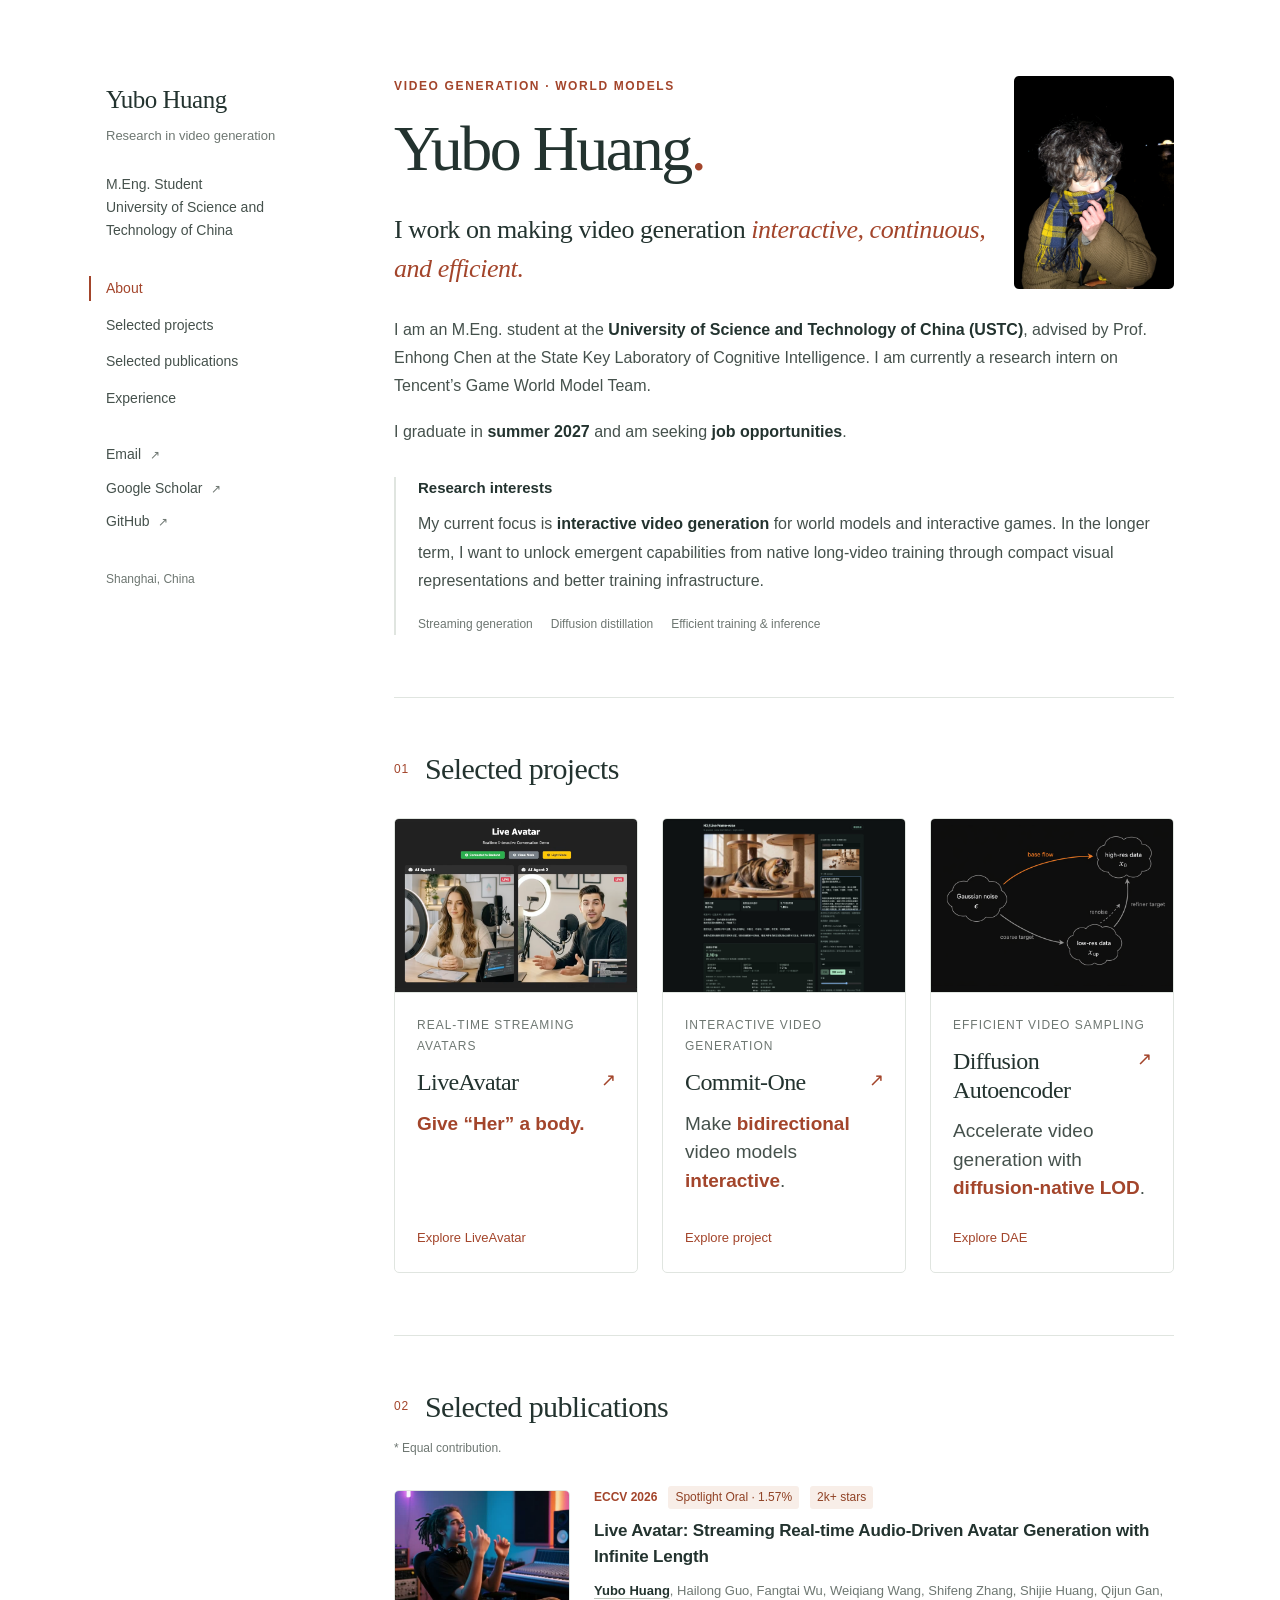
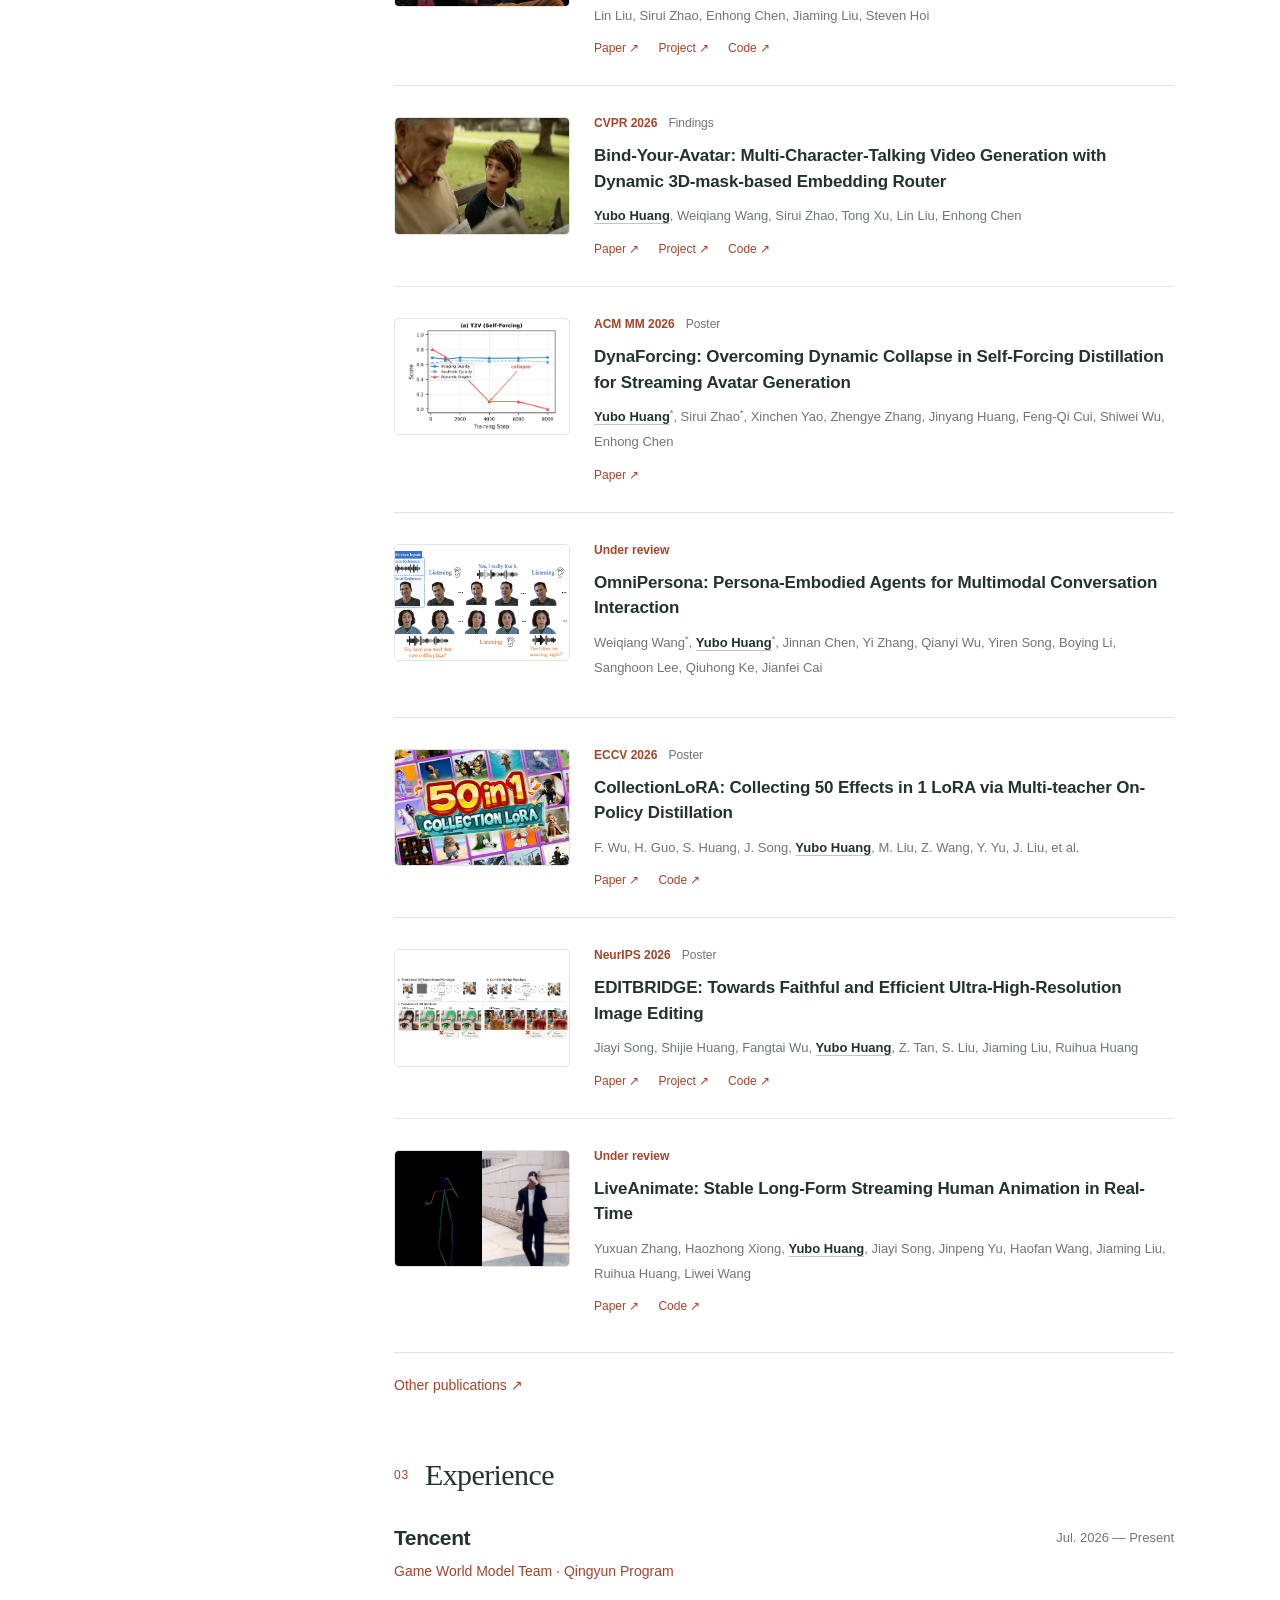
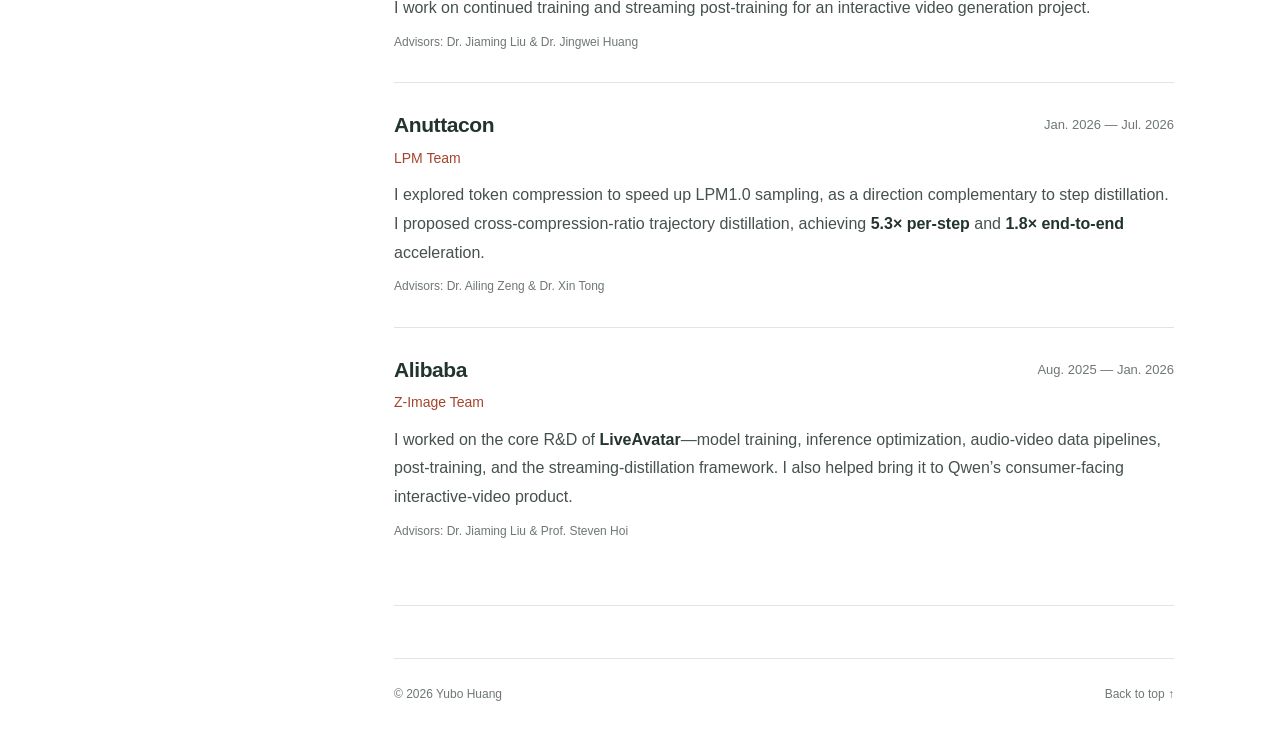
==== index.html @ 98032fba "Publish homepage (ce144f1)" ====
<!doctype html>
<html lang="en">
<head>
  <meta charset="utf-8">
  <meta name="viewport" content="width=device-width, initial-scale=1">
  <meta name="color-scheme" content="light">
  <title>Yubo Huang — Video Generation Research</title>
  <meta name="description" content="Yubo Huang is an M.Eng. student at USTC working on interactive video generation, streaming world models, and efficient diffusion models.">
  <meta property="og:title" content="Yubo Huang — Video Generation Research">
  <meta property="og:description" content="Research in interactive video generation, streaming world models, and efficient diffusion models.">
  <meta property="og:type" content="website">
  <link rel="icon" type="image/svg+xml" href="data:image/svg+xml,%3Csvg xmlns='http://www.w3.org/2000/svg' viewBox='0 0 32 32'%3E%3Crect width='32' height='32' rx='7' fill='%2323332f'/%3E%3Ctext x='16' y='22' text-anchor='middle' fill='white' font-family='Georgia,serif' font-size='21'%3Ey%3C/text%3E%3C/svg%3E">
  <link rel="stylesheet" href="styles.css">
  <script defer src="site-config.js"></script>
  <script defer src="app.js"></script>
</head>
<body>
<a class="skip-link" href="#about">Skip to content</a>
<div class="page-shell">
  <aside class="sidebar">
    <a class="identity" href="#about" aria-label="Yubo Huang, back to introduction">Yubo Huang<span>Research in video generation</span></a>
    <div class="affiliation">M.Eng. Student<br>University of Science and<br class="desktop-only"> Technology of China</div>
    <nav aria-label="On this page"><a href="#about" aria-current="location">About</a><a href="#projects">Selected projects</a><a href="#publications">Selected publications</a><a href="#experience">Experience</a></nav>
    <div class="sidebar-links"><a href="mailto:snake1124@mail.ustc.edu.cn">Email <span aria-hidden="true">↗</span></a><a href="https://scholar.google.com/citations?user=ztgF87EAAAAJ" target="_blank" rel="noopener noreferrer">Google Scholar <span aria-hidden="true">↗</span></a><a href="https://github.com/Yubo-Shankui" target="_blank" rel="noopener noreferrer">GitHub <span aria-hidden="true">↗</span></a></div>
    <p class="sidebar-note">Shanghai, China</p>
  </aside>
  <main>
    <section id="about" class="about" aria-labelledby="about-title">
      <div class="about-hero">
      <p class="eyebrow">VIDEO GENERATION · WORLD MODELS</p>
      <h1 id="about-title">Yubo Huang<span class="name-period">.</span></h1>
      <p class="intro">I work on making video generation<br class="desktop-only"> <em>interactive, continuous, and efficient.</em></p>
        <img class="portrait" src="assets/yubo-huang.jpg" alt="Yubo Huang" width="1920" height="2560">
      </div>
      <p>I am an M.Eng. student at the <strong>University of Science and Technology of China (USTC)</strong>, advised by Prof. <a href="https://staff.ustc.edu.cn/~cheneh/" target="_blank" rel="noopener noreferrer">Enhong Chen</a> at the State Key Laboratory of Cognitive Intelligence. I am currently a research intern on Tencent’s Game World Model Team.</p>
      <p>I graduate in <strong>summer 2027</strong> and am seeking <strong>job opportunities</strong>.</p>
      <div class="research-interests"><h2>Research interests</h2><p>My current focus is <strong>interactive video generation</strong> for world models and interactive games. In the longer term, I want to unlock emergent capabilities from native long-video training through compact visual representations and better training infrastructure.</p><div class="research-topics"><span>Streaming generation</span><span>Diffusion distillation</span><span>Efficient training &amp; inference</span></div></div>
    </section>
    <section id="projects" aria-labelledby="projects-title">
      <div class="section-heading"><span class="section-number">01</span><h2 id="projects-title">Selected projects</h2></div>
      <div class="projects-grid">
        <a class="project" href="https://liveavatar.github.io/" target="_blank" rel="noopener noreferrer"><div class="project-image liveavatar-cover"><img src="assets/liveavatar-project.png" alt="LiveAvatar real-time interactive conversation demo with two AI agents" width="1710" height="1176" loading="lazy"></div><div class="project-body"><p class="project-category">REAL-TIME STREAMING AVATARS</p><h3>LiveAvatar <span aria-hidden="true">↗</span></h3><p><strong>Give “Her” a body.</strong></p><span class="project-link">Explore LiveAvatar</span></div></a>
        <a class="project" href="https://yubo-shankui.github.io/commit_one/" target="_blank" rel="noopener noreferrer"><div class="project-image"><img src="assets/commit-one.jpg" alt="Recorded interactive video generation demo from Commit-One" width="1600" height="900" loading="lazy"></div><div class="project-body"><p class="project-category">INTERACTIVE VIDEO GENERATION</p><h3>Commit-One <span aria-hidden="true">↗</span></h3><p>Make <strong>bidirectional</strong> video models <strong>interactive</strong>.</p><span class="project-link">Explore project</span></div></a>
        <a class="project" href="https://yubo-shankui.github.io/dae/" target="_blank" rel="noopener noreferrer"><div class="project-image dae-cover"><img src="assets/dae-cover.png" alt="Base flow from Gaussian noise to high-resolution data compared with a coarse-to-fine refinement route" width="1536" height="1024" loading="lazy"></div><div class="project-body"><p class="project-category">EFFICIENT VIDEO SAMPLING</p><h3>Diffusion Autoencoder <span aria-hidden="true">↗</span></h3><p>Accelerate video generation with <strong>diffusion-native LOD</strong>.</p><span class="project-link">Explore DAE</span></div></a>
      </div>
    </section>
    <section id="publications" aria-labelledby="publications-title">
      <div class="section-heading"><span class="section-number">02</span><h2 id="publications-title">Selected publications</h2></div>
      <p class="publication-note">* Equal contribution.</p>
      <div class="publications-list"><article class="publication">
  <a class="paper-cover " href="https://liveavatar.github.io/" target="_blank" rel="noopener noreferrer"><img src="assets/papers/liveavatar.jpg" alt="Generated talking avatar in a recording studio" width="600" height="400" loading="lazy"></a>
  <div class="publication-content"><div class="publication-meta"><span class="venue">ECCV 2026</span><span class="distinction">Spotlight Oral · 1.57%</span><a class="distinction" href="https://github.com/Alibaba-Quark/LiveAvatar" target="_blank" rel="noopener noreferrer">2k+ stars</a></div><h3>Live Avatar: Streaming Real-time Audio-Driven Avatar Generation with Infinite Length</h3><p class="authors"><strong>Yubo Huang</strong>, Hailong Guo, Fangtai Wu, Weiqiang Wang, Shifeng Zhang, Shijie Huang, Qijun Gan, Lin Liu, Sirui Zhao, Enhong Chen, Jiaming Liu, Steven Hoi</p><div class="paper-links"><a href="https://arxiv.org/abs/2512.04677" target="_blank" rel="noopener noreferrer">Paper<span aria-hidden="true"> ↗</span></a><a href="https://liveavatar.github.io/" target="_blank" rel="noopener noreferrer">Project<span aria-hidden="true"> ↗</span></a><a href="https://github.com/Alibaba-Quark/LiveAvatar" target="_blank" rel="noopener noreferrer">Code<span aria-hidden="true"> ↗</span></a></div></div>
</article>
<article class="publication">
  <a class="paper-cover " href="https://yubo-shankui.github.io/bind-your-avatar/" target="_blank" rel="noopener noreferrer"><img src="assets/papers/bind-your-avatar.jpg" alt="Two characters sharing a conversation in a generated video" width="600" height="400" loading="lazy"></a>
  <div class="publication-content"><div class="publication-meta"><span class="venue">CVPR 2026</span><span class="distinction">Findings</span></div><h3>Bind-Your-Avatar: Multi-Character-Talking Video Generation with Dynamic 3D-mask-based Embedding Router</h3><p class="authors"><strong>Yubo Huang</strong>, Weiqiang Wang, Sirui Zhao, Tong Xu, Lin Liu, Enhong Chen</p><div class="paper-links"><a href="https://arxiv.org/abs/2506.19833" target="_blank" rel="noopener noreferrer">Paper<span aria-hidden="true"> ↗</span></a><a href="https://yubo-shankui.github.io/bind-your-avatar/" target="_blank" rel="noopener noreferrer">Project<span aria-hidden="true"> ↗</span></a><a href="https://github.com/Yubo-Shankui/Bind-Your-Avatar-Implementation" target="_blank" rel="noopener noreferrer">Code<span aria-hidden="true"> ↗</span></a></div></div>
</article>
<article class="publication">
  <a class="paper-cover paper-cover-figure" href="https://arxiv.org/abs/2608.17707" target="_blank" rel="noopener noreferrer"><img src="assets/papers/dynaforcing.png" alt="Self-Forcing training plot showing dynamic collapse while visual quality remains stable" width="1580" height="1146" loading="lazy"></a>
  <div class="publication-content"><div class="publication-meta"><span class="venue">ACM MM 2026</span><span class="distinction">Poster</span></div><h3>DynaForcing: Overcoming Dynamic Collapse in Self-Forcing Distillation for Streaming Avatar Generation</h3><p class="authors"><strong>Yubo Huang</strong><sup>*</sup>, Sirui Zhao<sup>*</sup>, Xinchen Yao, Zhengye Zhang, Jinyang Huang, Feng-Qi Cui, Shiwei Wu, Enhong Chen</p><div class="paper-links"><a href="https://arxiv.org/abs/2608.17707" target="_blank" rel="noopener noreferrer">Paper<span aria-hidden="true"> ↗</span></a></div></div>
</article>
<article class="publication">
  <div class="paper-cover omnipersona-cover"><img src="assets/papers/omnipersona.png" alt="OmniPersona agent and user taking turns listening and speaking with voice and visual references" width="1988" height="876" loading="lazy"></div>
  <div class="publication-content"><div class="publication-meta"><span class="venue">Under review</span></div><h3>OmniPersona: Persona-Embodied Agents for Multimodal Conversation Interaction</h3><p class="authors">Weiqiang Wang<sup>*</sup>, <strong>Yubo Huang</strong><sup>*</sup>, Jinnan Chen, Yi Zhang, Qianyi Wu, Yiren Song, Boying Li, Sanghoon Lee, Qiuhong Ke, Jianfei Cai</p></div>
</article>
<article class="publication">
  <a class="paper-cover " href="https://arxiv.org/abs/2605.25378" target="_blank" rel="noopener noreferrer"><img src="assets/papers/collectionlora.jpg" alt="CollectionLoRA gallery of image effects combined in one LoRA" width="600" height="400" loading="lazy"></a>
  <div class="publication-content"><div class="publication-meta"><span class="venue">ECCV 2026</span><span class="distinction">Poster</span></div><h3>CollectionLoRA: Collecting 50 Effects in 1 LoRA via Multi-teacher On-Policy Distillation</h3><p class="authors">F. Wu, H. Guo, S. Huang, J. Song, <strong>Yubo Huang</strong>, M. Liu, Z. Wang, Y. Yu, J. Liu, et al.</p><div class="paper-links"><a href="https://arxiv.org/abs/2605.25378" target="_blank" rel="noopener noreferrer">Paper<span aria-hidden="true"> ↗</span></a><a href="https://github.com/Qwen-Applications/CollectionLoRA" target="_blank" rel="noopener noreferrer">Code<span aria-hidden="true"> ↗</span></a></div></div>
</article>
<article class="publication">
  <a class="paper-cover paper-cover-figure" href="https://editbridge.github.io/" target="_blank" rel="noopener noreferrer"><img src="assets/papers/editbridge.png" alt="EditBridge paradigm and examples of faithful detail reconstruction and texture preservation" width="1940" height="726" loading="lazy"></a>
  <div class="publication-content"><div class="publication-meta"><span class="venue">NeurIPS 2026</span><span class="distinction">Poster</span></div><h3>EDITBRIDGE: Towards Faithful and Efficient Ultra-High-Resolution Image Editing</h3><p class="authors">Jiayi Song, Shijie Huang, Fangtai Wu, <strong>Yubo Huang</strong>, Z. Tan, S. Liu, Jiaming Liu, Ruihua Huang</p><div class="paper-links"><a href="https://arxiv.org/abs/2608.18063" target="_blank" rel="noopener noreferrer">Paper<span aria-hidden="true"> ↗</span></a><a href="https://editbridge.github.io/" target="_blank" rel="noopener noreferrer">Project<span aria-hidden="true"> ↗</span></a><a href="https://github.com/songyangyifei/editbridge" target="_blank" rel="noopener noreferrer">Code<span aria-hidden="true"> ↗</span></a></div></div>
</article>
<article class="publication">
  <a class="paper-cover " href="https://liveanimate.github.io/" target="_blank" rel="noopener noreferrer"><img src="assets/papers/liveanimate.webp" alt="LiveAnimate driving pose and generated dancer side by side" width="600" height="400" loading="lazy"></a>
  <div class="publication-content"><div class="publication-meta"><span class="venue">Under review</span></div><h3>LiveAnimate: Stable Long-Form Streaming Human Animation in Real-Time</h3><p class="authors">Yuxuan Zhang, Haozhong Xiong, <strong>Yubo Huang</strong>, Jiayi Song, Jinpeng Yu, Haofan Wang, Jiaming Liu, Ruihua Huang, Liwei Wang</p><div class="paper-links"><a href="https://arxiv.org/abs/2608.11745" target="_blank" rel="noopener noreferrer">Paper<span aria-hidden="true"> ↗</span></a><a href="https://github.com/liveanimate/LiveAnimate" target="_blank" rel="noopener noreferrer">Code<span aria-hidden="true"> ↗</span></a></div></div>
</article></div>
      <a class="all-publications" href="https://scholar.google.com/citations?user=ztgF87EAAAAJ" target="_blank" rel="noopener noreferrer"><span>Other publications <span aria-hidden="true">↗</span></span></a>
    </section>
    <section id="experience" aria-labelledby="experience-title">
      <div class="section-heading"><span class="section-number">03</span><h2 id="experience-title">Experience</h2></div>
      <div class="experience-list">
        <article class="experience"><div class="experience-heading"><h3>Tencent</h3><span class="dates">Jul. 2026 — Present</span></div><p class="role">Game World Model Team · Qingyun Program</p><p>I work on continued training and streaming post-training for an interactive video generation project.</p><p class="advisors">Advisors: Dr. Jiaming Liu &amp; Dr. Jingwei Huang</p></article>
        <article class="experience"><div class="experience-heading"><h3>Anuttacon</h3><span class="dates">Jan. 2026 — Jul. 2026</span></div><p class="role">LPM Team</p><p>I explored token compression to speed up LPM1.0 sampling, as a direction complementary to step distillation. I proposed cross-compression-ratio trajectory distillation, achieving <strong>5.3× per-step</strong> and <strong>1.8× end-to-end</strong> acceleration.</p><p class="advisors">Advisors: Dr. Ailing Zeng &amp; Dr. Xin Tong</p></article>
        <article class="experience"><div class="experience-heading"><h3>Alibaba</h3><span class="dates">Aug. 2025 — Jan. 2026</span></div><p class="role">Z-Image Team</p><p>I worked on the core R&amp;D of <strong>LiveAvatar</strong>—model training, inference optimization, audio-video data pipelines, post-training, and the streaming-distillation framework. I also helped bring it to Qwen’s consumer-facing interactive-video product.</p><p class="advisors">Advisors: Dr. Jiaming Liu &amp; Prof. Steven Hoi</p></article>
      </div>
    </section>
    <footer><span>© 2026 Yubo Huang</span><a href="#about">Back to top ↑</a></footer>
  </main>
</div>
</body>
</html>
---- styles.css ----
:root {
  --ink:#23332f;
  --body:#45514c;
  --muted:#6e7772;
  --accent:#a3452b;
  --line:#e0e5e0;
  --paper:#fff;
  --soft:#f5f7f4;
  --serif:Georgia,"Times New Roman",serif;
  --sans:-apple-system,BlinkMacSystemFont,"Segoe UI",Helvetica,Arial,sans-serif
}

* {
  box-sizing:border-box
}
html {
  scroll-behavior:auto;
  scroll-padding-top:38px
}
body {
  margin:0;
  background:var(--paper);
  color:var(--body);
  font:16px/1.75 var(--sans);
  -webkit-font-smoothing:antialiased
}
a {
  color:inherit;
  text-decoration:none
}
a:hover {
  color:var(--accent)
}
a:focus-visible {
  outline:2px solid var(--accent);
  outline-offset:5px;
  border-radius:2px
}
::selection {
  background:#e7eee6;
  color:var(--ink)
}
p {
  margin:0 0 18px
}
strong {
  color:var(--ink);
  font-weight:600
}
h1,h2,h3 {
  color:var(--ink);
  margin:0;
  font-weight:500
}
h2 {
  font:30px/1.25 var(--serif);
  letter-spacing:-.6px
}
h3 {
  line-height:1.45
}
sup {
  font-size:.7em
}
.page-shell {
  max-width:1180px;
  padding:76px 56px 0;
  margin:auto;
  display:grid;
  grid-template-columns:216px minmax(0,1fr);
  gap:72px
}
.sidebar {
  position:sticky;
  top:64px;
  height:fit-content;
  padding-top:8px
}
.identity {
  font:25px/1.3 var(--serif);
  color:var(--ink);
  letter-spacing:-.5px
}
.identity span {
  display:block;
  font:13px/1.6 var(--sans);
  letter-spacing:0;
  margin-top:9px;
  color:var(--muted)
}
.affiliation {
  font-size:14px;
  line-height:1.65;
  margin-top:26px
}
.sidebar nav {
  display:grid;
  margin:34px 0 32px;
  gap:12px;
  font-size:14px
}
.sidebar nav a {
  border-left:2px solid transparent;
  padding-left:15px;
  margin-left:-17px
}
.sidebar nav a[aria-current] {
  border-color:var(--accent);
  color:var(--accent)
}
.sidebar-links {
  display:grid;
  gap:9px;
  font-size:14px
}
.sidebar-links a {
  width:fit-content
}
.sidebar-links span {
  font-size:12px;
  margin-left:5px;
  color:var(--muted)
}
.sidebar-note {
  margin-top:35px;
  font-size:12px;
  color:var(--muted)
}
main {
  min-width:0
}
section {
  padding:0 0 62px;
  margin-bottom:52px;
  border-bottom:1px solid var(--line);
  scroll-margin-top:10px
}
.eyebrow {
  font-size:12px;
  letter-spacing:1.65px;
  margin-bottom:17px;
  color:var(--accent);
  font-weight:600
}
h1 {
  font:64px/1.05 var(--serif);
  letter-spacing:-2.5px;
  margin-bottom:26px
}
.name-period {
  color:var(--accent)
}
.intro {
  font:26px/1.5 var(--serif);
  letter-spacing:-.45px;
  color:var(--ink);
  margin-bottom:27px
}
.intro em {
  font-weight:400;
  color:var(--accent)
}
.research-interests {
  border-left:2px solid var(--line);
  padding-left:22px;
  margin-top:31px
}
.research-interests h2 {
  font:600 15px/1.5 var(--sans);
  letter-spacing:0;
  margin-bottom:10px
}
.research-interests p {
  font-size:16px;
  line-height:1.8
}
.research-topics {
  display:flex;
  flex-wrap:wrap;
  gap:6px 18px;
  font-size:12px;
  color:var(--muted)
}
.section-heading {
  display:flex;
  align-items:center;
  gap:16px;
  margin-bottom:30px
}
.section-number {
  font:12px/1.5 var(--sans);
  color:var(--accent);
  letter-spacing:.8px
}
.experience+.experience {
  margin-top:29px;
  padding-top:27px;
  border-top:1px solid var(--line)
}
.experience-heading {
  display:flex;
  justify-content:space-between;
  align-items:center;
  gap:12px
}
.experience h3 {
  font-size:21px;
  font-weight:600;
  letter-spacing:-.4px
}
.dates {
  font-size:13px;
  color:var(--muted);
  white-space:nowrap
}
.experience .role {
  font-size:14px;
  color:var(--accent);
  margin:5px 0 10px
}
.experience p {
  font-size:16px;
  line-height:1.8;
  margin-bottom:9px
}
.experience .advisors {
  font-size:12px;
  color:var(--muted);
  margin-bottom:0
}
.advisors span {
  display:block;
  margin-top:2px
}
.projects-grid {
  display:grid;
  grid-template-columns:repeat(3,minmax(0,1fr));
  gap:24px
}
.project {
  border:1px solid var(--line);
  border-radius:5px;
  overflow:hidden;
  display:flex;
  flex-direction:column;
  transition:border-color .2s,transform .2s
}
.project:hover {
  color:inherit;
  border-color:#aeb9ae;
  transform:translateY(-3px)
}
.project-image {
  height:174px;
  background:#eef1ec;
  overflow:hidden;
  border-bottom:1px solid var(--line)
}
.project-image img {
  width:100%;
  height:100%;
  object-fit:cover;
  display:block
}
.project-image.diagram {
  background:#fff;
  padding:12px
}
.project-image.diagram img {
  object-fit:contain
}
.project-body {
  padding:22px;
  display:flex;
  flex-direction:column;
  flex:1
}
.project-category {
  font-size:12px;
  letter-spacing:1px;
  color:var(--muted);
  margin-bottom:11px
}
.project h3 {
  font:24px/1.2 var(--serif);
  letter-spacing:-.6px;
  margin-bottom:13px;
  display:flex;
  align-items:flex-start;
  justify-content:space-between;
  gap:6px
}
.project h3 span {
  font:18px/1.4 var(--sans);
  color:var(--accent)
}
.project-body>p:not(.project-category) {
  font-size:19px;
  font-weight:400;
  line-height:1.5;
  color:var(--body);
  margin-bottom:24px
}
.project-body>p:not(.project-category) strong {
  font-weight:600;
  color:var(--accent)
}
.project-link {
  font-size:13px;
  color:var(--accent);
  margin-top:auto
}
.publication-note {
  font-size:12px;
  color:var(--muted);
  margin-top:-17px;
  margin-bottom:27px
}
.publication+.publication {
  border-top:1px solid var(--line);
  margin-top:26px;
  padding-top:27px
}
.publication-meta {
  display:flex;
  gap:11px;
  align-items:center;
  flex-wrap:wrap;
  font-size:12px;
  margin-bottom:9px
}
.venue {
  color:var(--accent);
  font-weight:600
}
.distinction {
  color:var(--muted)
}
.publication:first-child .distinction {
  background:#f8eee8;
  color:#904225;
  padding:1px 7px;
  border-radius:3px
}
.publication h3 {
  font-size:17px;
  font-weight:600;
  line-height:1.5;
  letter-spacing:-.15px;
  margin-bottom:10px
}
.authors {
  font-size:13px;
  line-height:1.9;
  color:var(--muted);
  margin-bottom:10px
}
.authors strong {
  font-weight:600;
  text-decoration:underline;
  text-underline-offset:3px;
  text-decoration-color:#bfc8bf
}
.paper-links {
  display:flex;
  gap:19px;
  font-size:12px;
  color:var(--accent)
}
.paper-links span {
  font-size:12px
}
.all-publications {
  margin-top:35px;
  padding:20px 0 0;
  border-top:1px solid var(--line);
  display:flex;
  justify-content:space-between;
  gap:20px;
  font-size:14px
}
.all-publications>span:last-child {
  color:var(--accent)
}
#publications {
  padding-bottom:0;
  border:0;
  margin-bottom:58px
}
footer {
  display:flex;
  justify-content:space-between;
  border-top:1px solid var(--line);
  padding:25px 0 32px;
  font-size:12px;
  color:var(--muted)
}
.skip-link {
  position:fixed;
  left:20px;
  top:-100px;
  background:white;
  padding:12px;
  z-index:10
}
.skip-link:focus {
  top:16px
}

@media(min-width:1300px) {
  .page-shell {
  padding-top:92px
}

}

@media(max-width:1000px) {
  .page-shell {
  padding:48px 32px 0;
  grid-template-columns:180px minmax(0,1fr);
  gap:36px
}
.sidebar {
  top:40px
}
.project-body {
  padding:17px
}
.project-image {
  height:150px
}
.project h3 {
  font-size:22px
}
.project-category {
  font-size:12px;
  letter-spacing:.5px
}
.experience-heading {
  align-items:flex-start;
  flex-direction:column;
  gap:2px
}

}

@media(max-width:760px) {
  html {
  scroll-padding-top:20px
}
.page-shell {
  display:block;
  max-width:660px;
  padding:28px 24px 0
}
.sidebar {
  position:static;
  padding:0 0 26px;
  margin-bottom:38px;
  border-bottom:1px solid var(--line)
}
.identity {
  font-size:21px
}
.identity span,.affiliation,.sidebar-note {
  display:none
}
.sidebar nav {
  display:flex;
  gap:12px 22px;
  flex-wrap:wrap;
  margin:17px 0 16px;
  font-size:13px
}
.sidebar nav a {
  border:0;
  padding:0;
  margin:0
}
.sidebar-links {
  display:flex;
  gap:22px;
  font-size:12px
}
.sidebar-links span {
  margin-left:1px
}
h1 {
  font-size:54px
}
.intro {
  font-size:24px
}
.eyebrow {
  font-size:12px;
  letter-spacing:1.35px
}
.desktop-only {
  display:none
}
section {
  padding-bottom:40px;
  margin-bottom:39px
}
h2 {
  font-size:27px
}
.section-heading {
  gap:12px;
  margin-bottom:24px
}
.research-interests {
  padding-left:17px
}
.experience-heading {
  flex-direction:row;
  align-items:center
}
.dates {
  font-size:12px
}
.projects-grid {
  gap:18px
}
.project-body {
  padding:18px
}
.project-image {
  height:160px
}
.all-publications {
  font-size:13px
}

}

@media(max-width:480px) {
  .projects-grid {
  grid-template-columns:1fr
}
.project-image {
  height:194px
}
.project-body {
  padding:21px
}
.project h3 {
  font-size:26px
}
.project-category {
  font-size:12px
}
.project-body>p:not(.project-category) {
  font-size:19px
}
.experience-heading {
  flex-direction:column;
  align-items:flex-start
}
body {
  font-size:16px
}
.sidebar nav {
  gap:8px 18px
}
.intro {
  font-size:23px
}
.research-topics {
  font-size:12px;
  gap:5px 12px
}
h1 {
  font-size:50px
}
.publication h3 {
  font-size:16px
}

}

@media(prefers-reduced-motion:reduce) {
  html {
  scroll-behavior:auto
}
.project {
  transition:none
}
.project:hover {
  transform:none
}

}

@media print {
  .sidebar,.skip-link,footer {
  display:none
}
.page-shell {
  display:block;
  padding:0;
  max-width:none
}
section {
  padding-bottom:20px;
  margin-bottom:20px
}
.project,.publication,.experience {
  break-inside:avoid
}
a {
  color:inherit
}

}

/* Paper covers stay small beside the bibliographic details. */
.publication {
  display: grid;
  grid-template-columns: 176px minmax(0, 1fr);
  gap: 24px;
  align-items: start;
}
.publication-content { min-width: 0; }
.paper-cover {
  display: block;
  overflow: hidden;
  border-radius: 5px;
  border: 1px solid var(--line);
  background: #f5f7f4;
  aspect-ratio: 3 / 2;
  margin-top: 4px;
}
.paper-cover img {
  display: block;
  width: 100%;
  height: 100%;
  object-fit: cover;
}
.paper-cover-wide img { object-fit: contain; background: #fff; }
.dae-cover { background: #0e0e0e; }
.dae-cover img { object-fit: contain; object-position: center; }
@media (min-width: 761px) and (max-width: 1000px) {
  .publication { grid-template-columns: 130px minmax(0, 1fr); gap: 18px; }
}
@media (max-width: 560px) {
  .publication { grid-template-columns: minmax(0, 1fr); gap: 16px; }
  .paper-cover { width: min(210px, 65%); margin-top: 0; }
}

/* Keep supplied paper figures complete, including labels and axes. */
.paper-cover-figure { background: #fff; }
.paper-cover-figure img { object-fit: contain; object-position: center; }

.liveavatar-cover { background: #222; }
.liveavatar-cover img { object-fit: contain; object-position: center; }
/* Enlarge the conversation figure within its thumbnail, allowing side cropping. */
.omnipersona-cover { background: #fff; }
.omnipersona-cover img { object-fit: cover; object-position: 45% center; }

.all-publications { justify-content: flex-start; }

/* Personal portrait alongside the introduction. */
.about-hero {
  display: grid;
  grid-template-columns: minmax(0, 1fr) 160px;
  column-gap: 28px;
  align-items: start;
  margin-bottom: 27px;
}
.about-hero > :not(.portrait) { grid-column: 1; }
.about-hero .intro { margin-bottom: 0; }
.about-hero .desktop-only { display: none; }
.portrait {
  grid-column: 2;
  grid-row: 1 / 4;
  display: block;
  width: 100%;
  height: auto;
  border-radius: 5px;
}
@media (max-width: 560px) {
  .about-hero { grid-template-columns: minmax(0, 1fr) 104px; column-gap: 20px; }
  .about-hero h1 { font-size: 42px; }
  .about-hero .eyebrow { font-size: 10px; letter-spacing: 1px; }
  .about-hero .portrait { grid-row: 1 / 3; }
  .about-hero .intro { grid-column: 1 / -1; margin-top: 20px; }
}
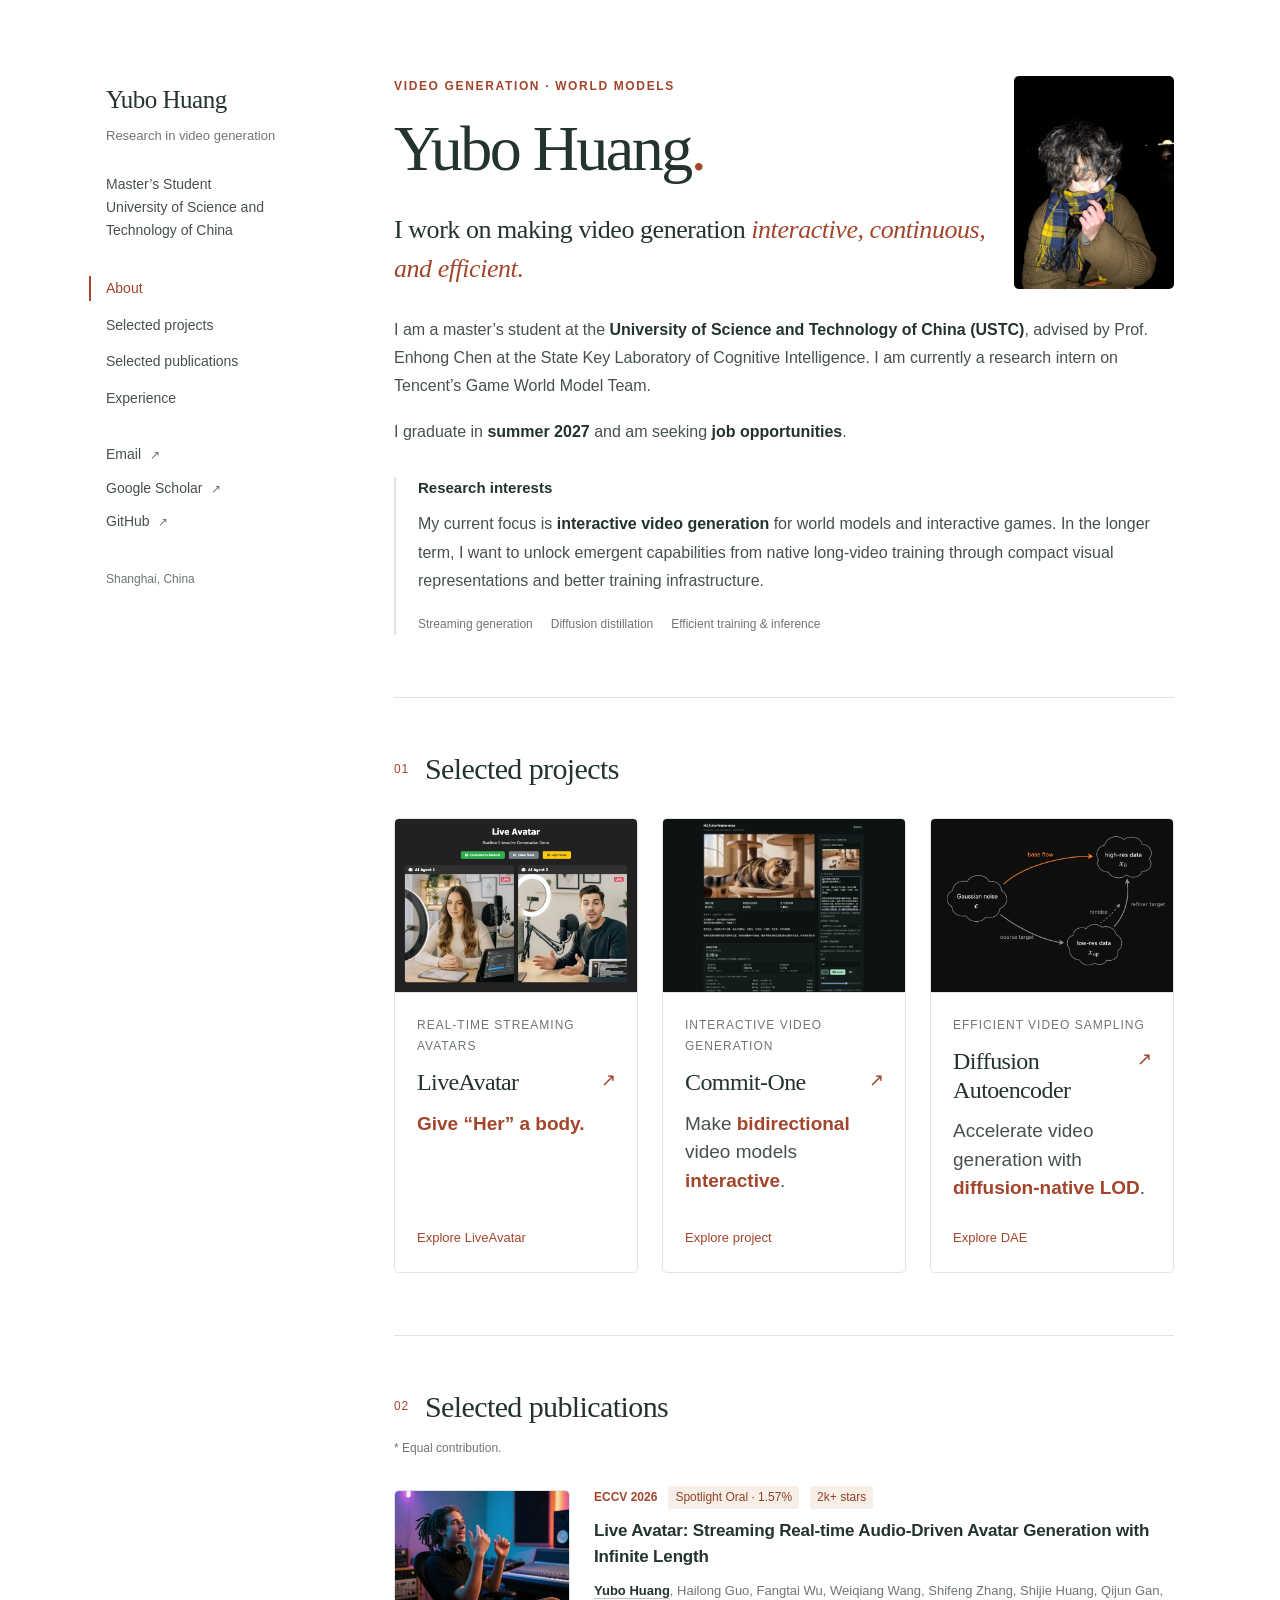
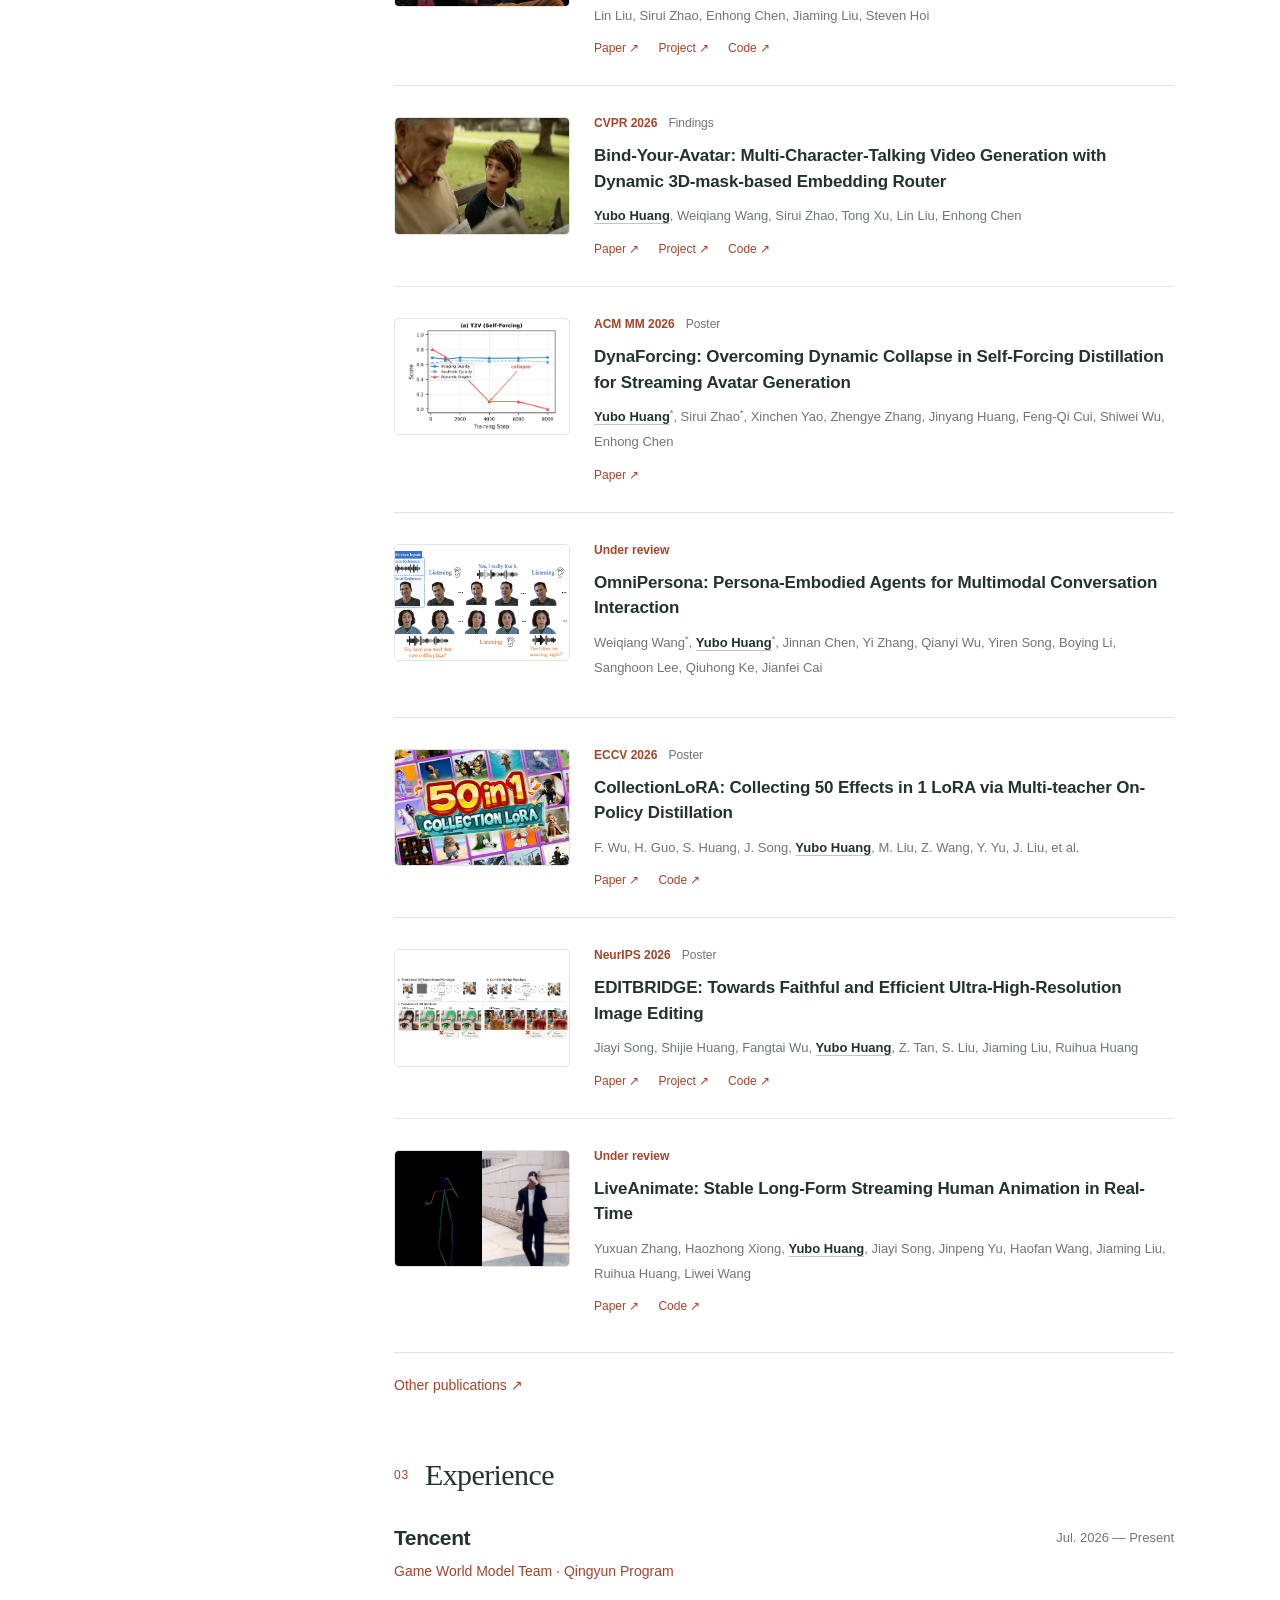
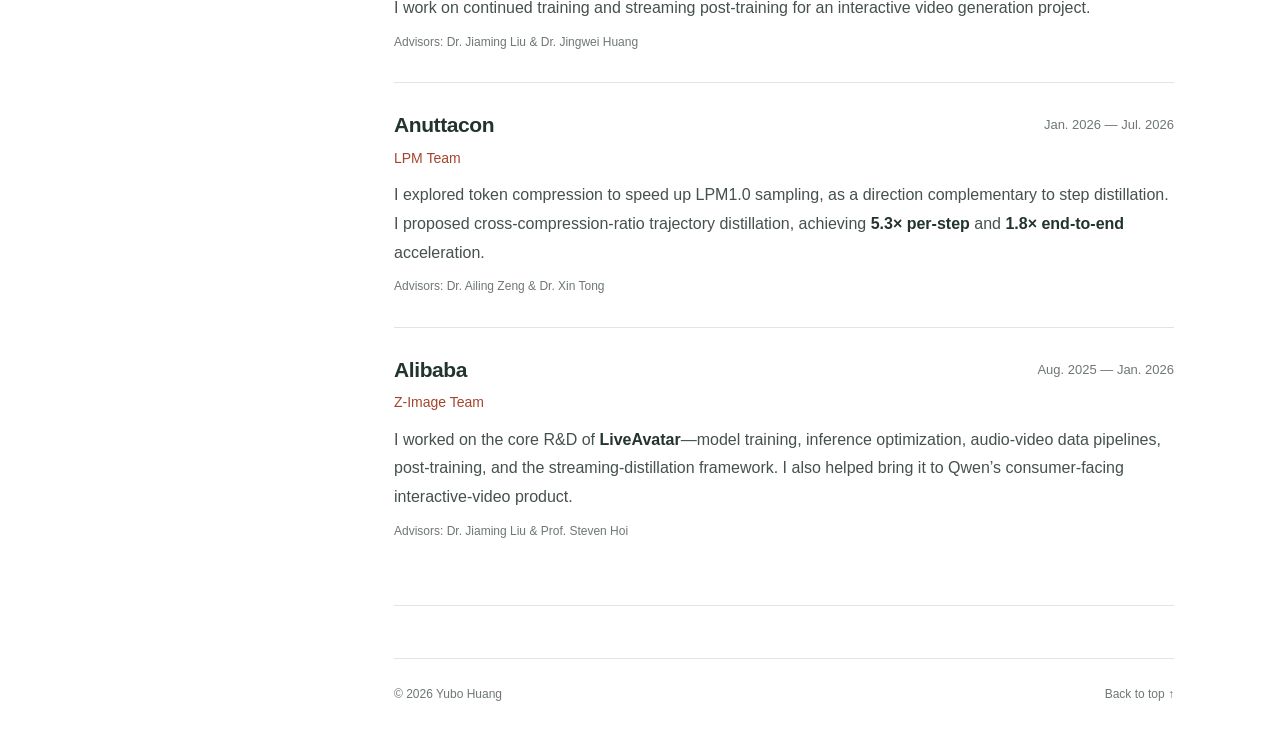
==== commit 7df9c56c: "Publish homepage (27f5c76)" ====
--- a/index.html
+++ b/index.html
@@ -5,7 +5,7 @@
   <meta name="viewport" content="width=device-width, initial-scale=1">
   <meta name="color-scheme" content="light">
   <title>Yubo Huang — Video Generation Research</title>
-  <meta name="description" content="Yubo Huang is an M.Eng. student at USTC working on interactive video generation, streaming world models, and efficient diffusion models.">
+  <meta name="description" content="Yubo Huang is a master’s student at USTC working on interactive video generation, streaming world models, and efficient diffusion models.">
   <meta property="og:title" content="Yubo Huang — Video Generation Research">
   <meta property="og:description" content="Research in interactive video generation, streaming world models, and efficient diffusion models.">
   <meta property="og:type" content="website">
@@ -19,7 +19,7 @@
 <div class="page-shell">
   <aside class="sidebar">
     <a class="identity" href="#about" aria-label="Yubo Huang, back to introduction">Yubo Huang<span>Research in video generation</span></a>
-    <div class="affiliation">M.Eng. Student<br>University of Science and<br class="desktop-only"> Technology of China</div>
+    <div class="affiliation">Master’s Student<br>University of Science and<br class="desktop-only"> Technology of China</div>
     <nav aria-label="On this page"><a href="#about" aria-current="location">About</a><a href="#projects">Selected projects</a><a href="#publications">Selected publications</a><a href="#experience">Experience</a></nav>
     <div class="sidebar-links"><a href="mailto:snake1124@mail.ustc.edu.cn">Email <span aria-hidden="true">↗</span></a><a href="https://scholar.google.com/citations?user=ztgF87EAAAAJ" target="_blank" rel="noopener noreferrer">Google Scholar <span aria-hidden="true">↗</span></a><a href="https://github.com/Yubo-Shankui" target="_blank" rel="noopener noreferrer">GitHub <span aria-hidden="true">↗</span></a></div>
     <p class="sidebar-note">Shanghai, China</p>
@@ -32,7 +32,7 @@
       <p class="intro">I work on making video generation<br class="desktop-only"> <em>interactive, continuous, and efficient.</em></p>
         <img class="portrait" src="assets/yubo-huang.jpg" alt="Yubo Huang" width="1920" height="2560">
       </div>
-      <p>I am an M.Eng. student at the <strong>University of Science and Technology of China (USTC)</strong>, advised by Prof. <a href="https://staff.ustc.edu.cn/~cheneh/" target="_blank" rel="noopener noreferrer">Enhong Chen</a> at the State Key Laboratory of Cognitive Intelligence. I am currently a research intern on Tencent’s Game World Model Team.</p>
+      <p>I am a master’s student at the <strong>University of Science and Technology of China (USTC)</strong>, advised by Prof. <a href="https://staff.ustc.edu.cn/~cheneh/" target="_blank" rel="noopener noreferrer">Enhong Chen</a> at the State Key Laboratory of Cognitive Intelligence. I am currently a research intern on Tencent’s Game World Model Team.</p>
       <p>I graduate in <strong>summer 2027</strong> and am seeking <strong>job opportunities</strong>.</p>
       <div class="research-interests"><h2>Research interests</h2><p>My current focus is <strong>interactive video generation</strong> for world models and interactive games. In the longer term, I want to unlock emergent capabilities from native long-video training through compact visual representations and better training infrastructure.</p><div class="research-topics"><span>Streaming generation</span><span>Diffusion distillation</span><span>Efficient training &amp; inference</span></div></div>
     </section>
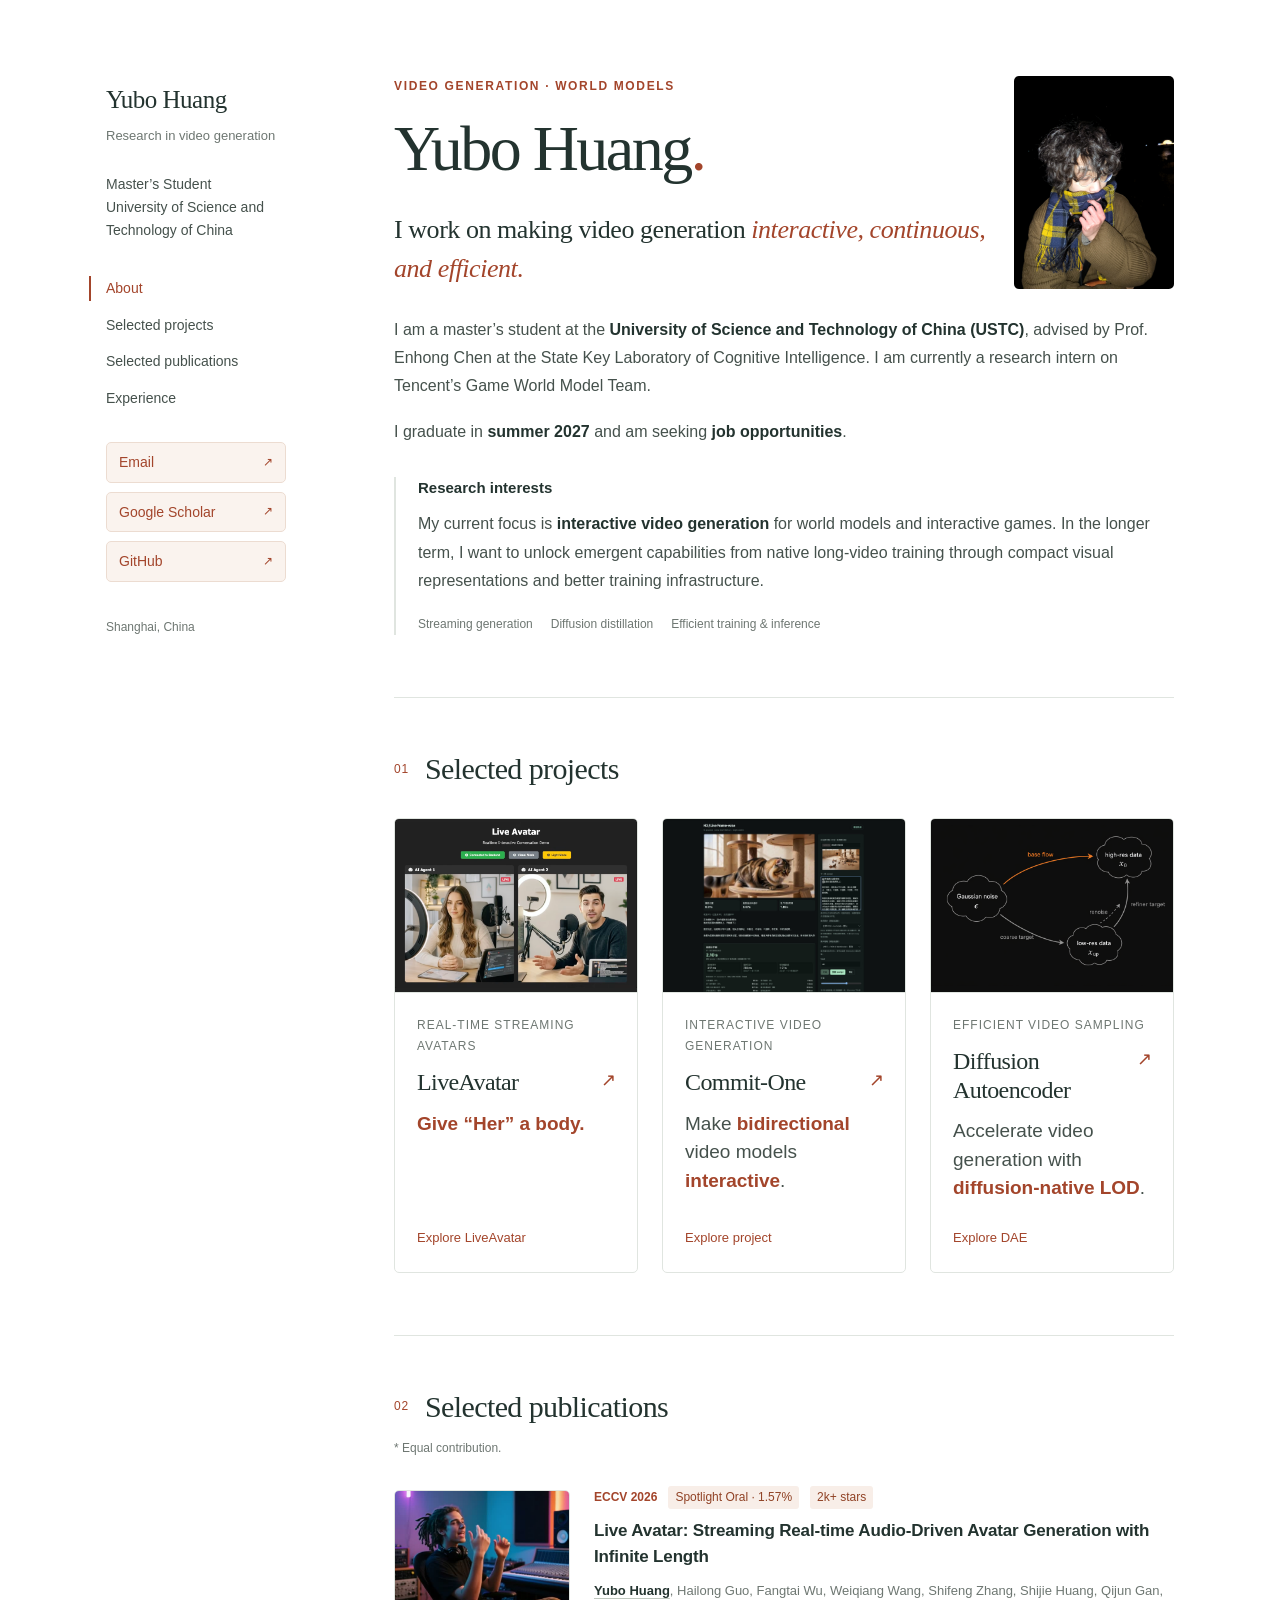
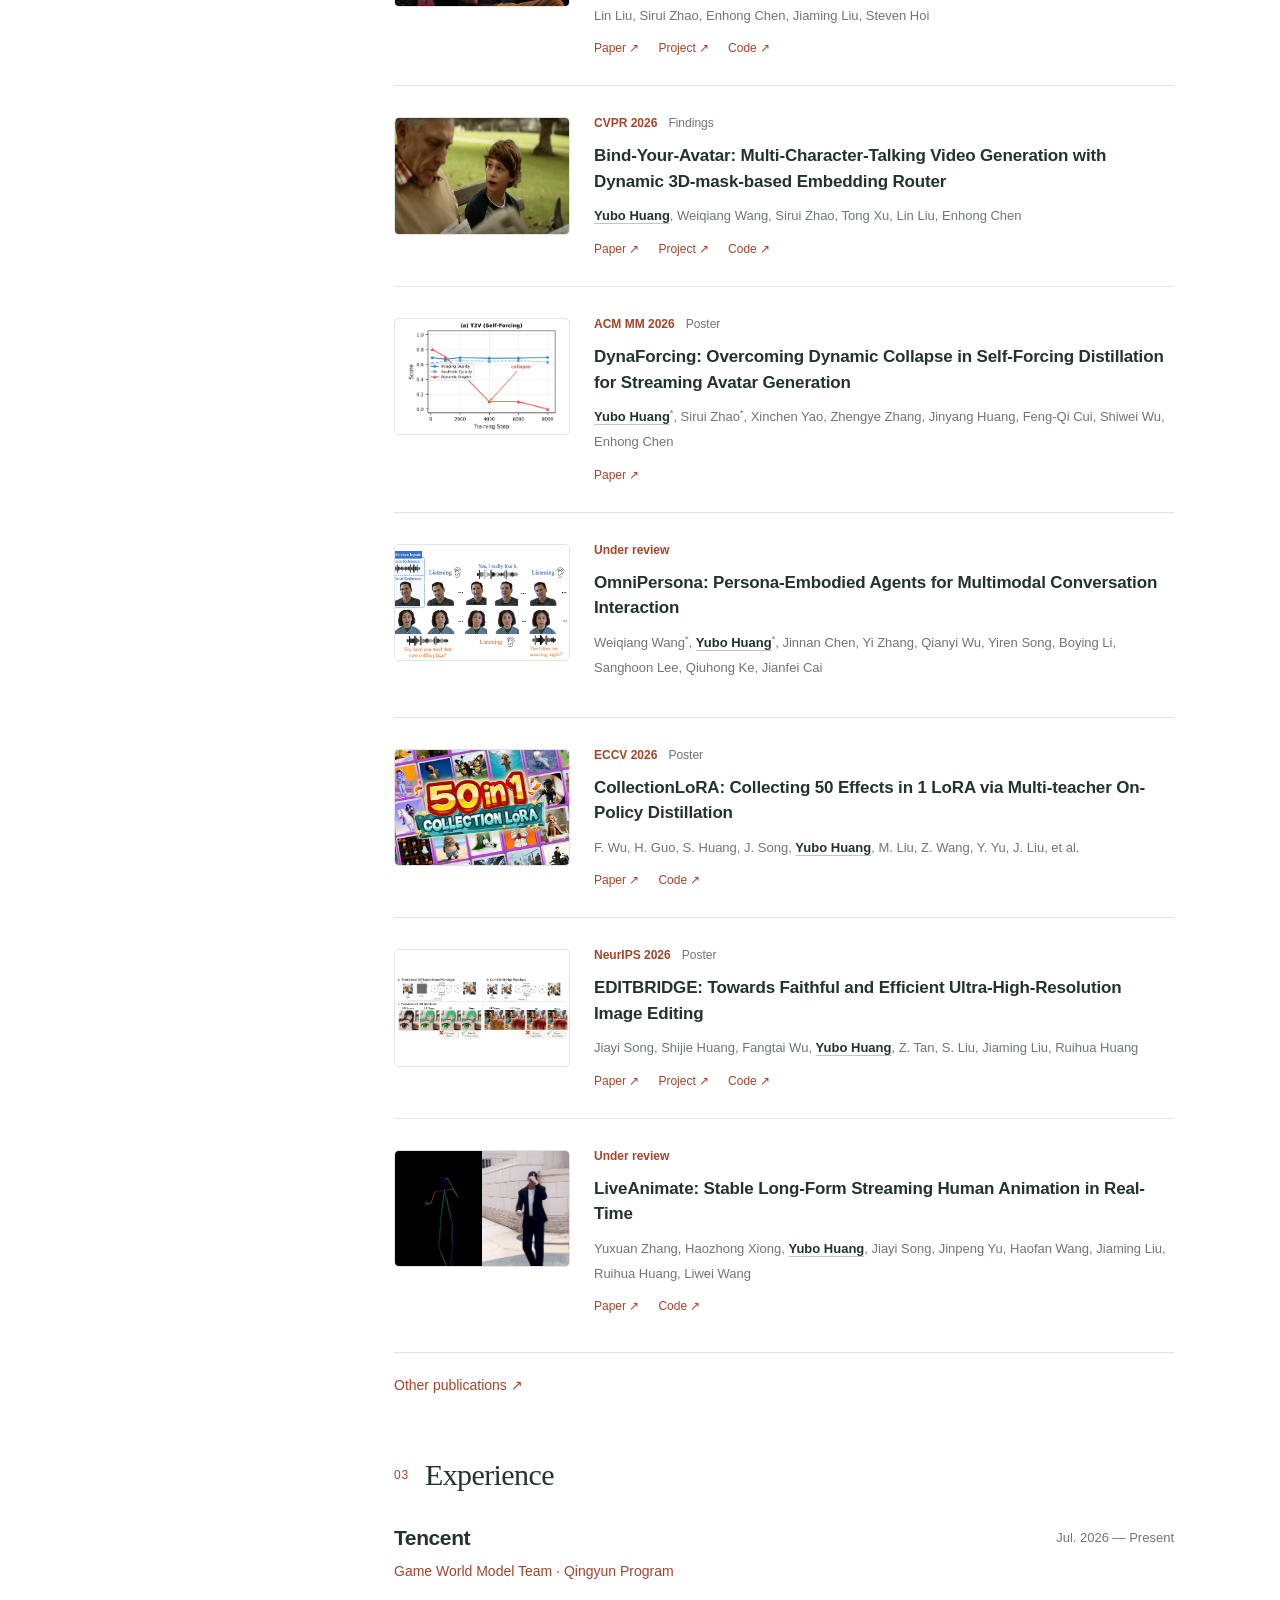
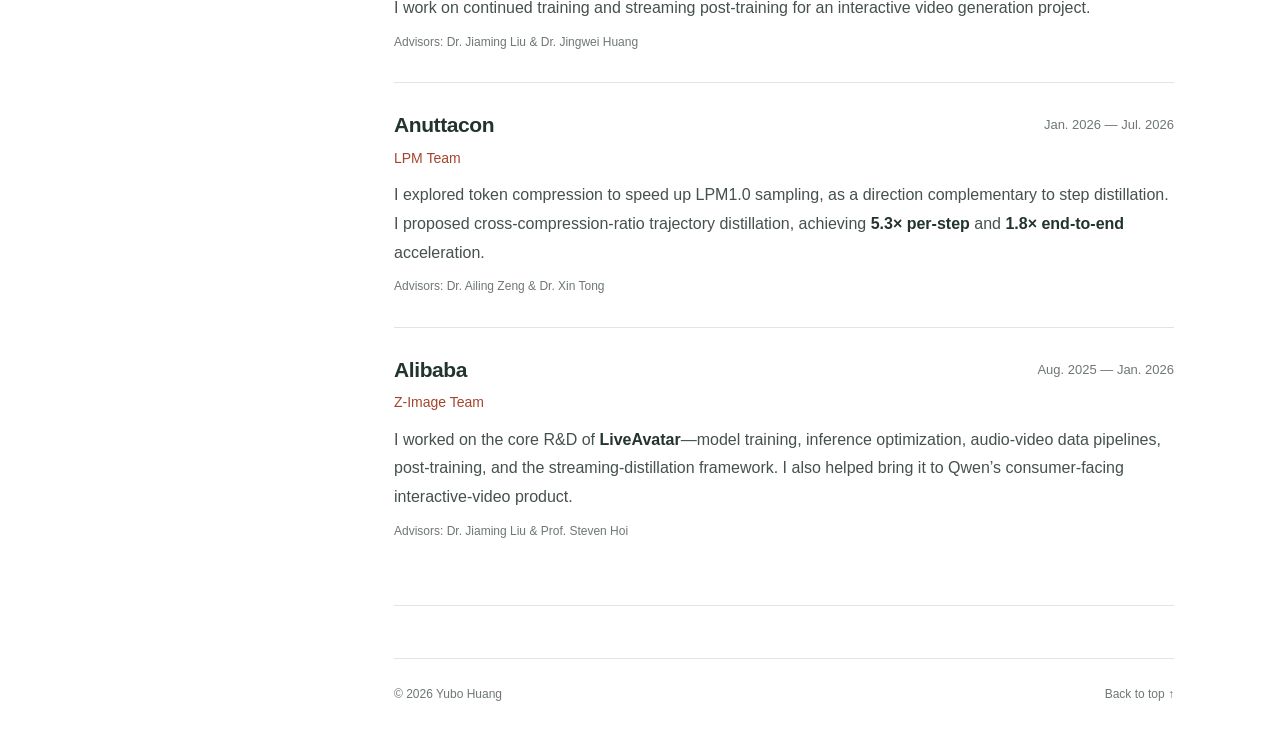
==== commit f4f0828e: "Publish homepage (2dc352f)" ====
--- a/index.html
+++ b/index.html
@@ -10,7 +10,7 @@
   <meta property="og:description" content="Research in interactive video generation, streaming world models, and efficient diffusion models.">
   <meta property="og:type" content="website">
   <link rel="icon" type="image/svg+xml" href="data:image/svg+xml,%3Csvg xmlns='http://www.w3.org/2000/svg' viewBox='0 0 32 32'%3E%3Crect width='32' height='32' rx='7' fill='%2323332f'/%3E%3Ctext x='16' y='22' text-anchor='middle' fill='white' font-family='Georgia,serif' font-size='21'%3Ey%3C/text%3E%3C/svg%3E">
-  <link rel="stylesheet" href="styles.css">
+  <link rel="stylesheet" href="styles.css?v=9cdeb6acc5">
   <script defer src="site-config.js"></script>
   <script defer src="app.js"></script>
 </head>
--- a/styles.css
+++ b/styles.css
@@ -114,12 +114,27 @@
   font-size:14px
 }
 .sidebar-links a {
-  width:fit-content
+  display:flex;
+  align-items:center;
+  justify-content:space-between;
+  width:100%;
+  max-width:180px;
+  padding:7px 12px;
+  border:1px solid #ecdcd1;
+  border-radius:5px;
+  background:#faf3ee;
+  color:var(--accent);
+  font-weight:500;
+  transition:background .2s,border-color .2s
+}
+.sidebar-links a:hover {
+  background:#f3e4da;
+  border-color:#d8b7a2
 }
 .sidebar-links span {
   font-size:12px;
-  margin-left:5px;
-  color:var(--muted)
+  margin-left:8px;
+  color:inherit
 }
 .sidebar-note {
   margin-top:35px;
@@ -479,8 +494,13 @@
 }
 .sidebar-links {
   display:flex;
-  gap:22px;
+  flex-wrap:wrap;
+  gap:8px;
   font-size:12px
+}
+.sidebar-links a {
+  width:auto;
+  max-width:none
 }
 .sidebar-links span {
   margin-left:1px
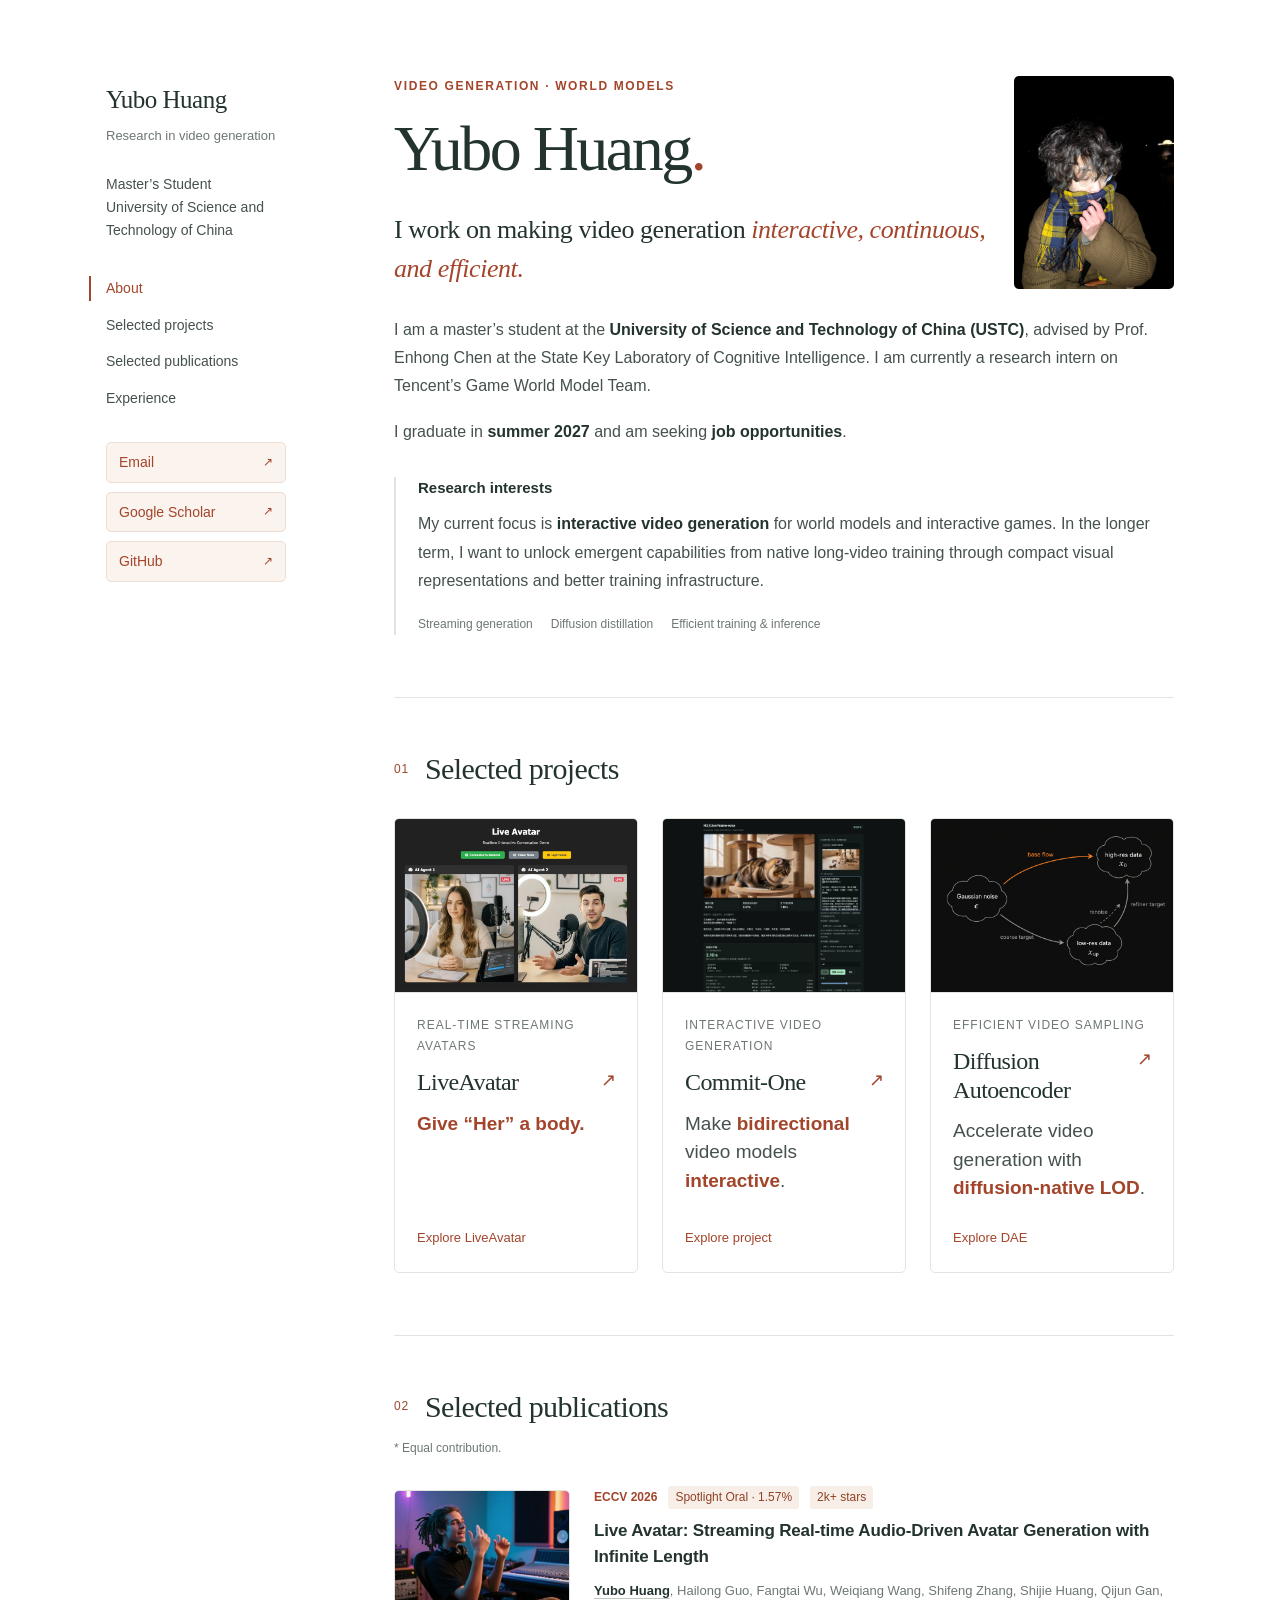
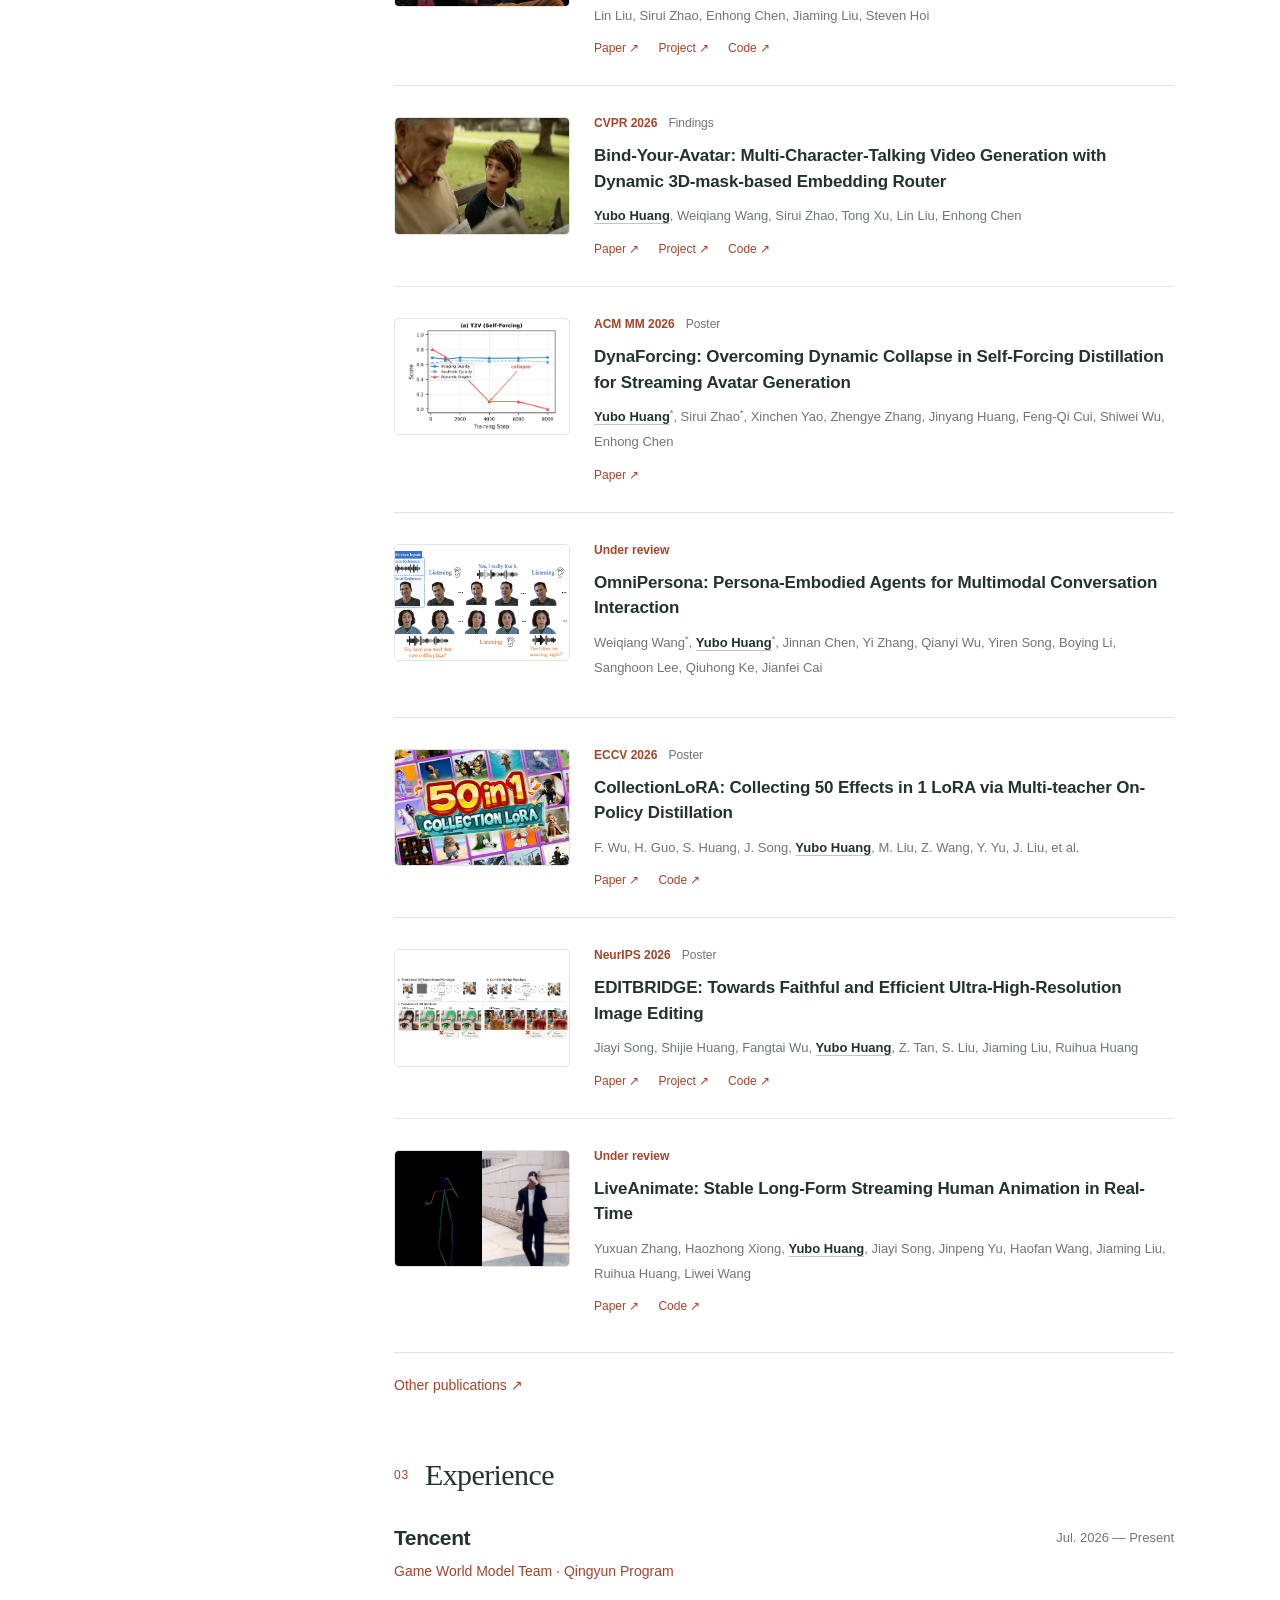
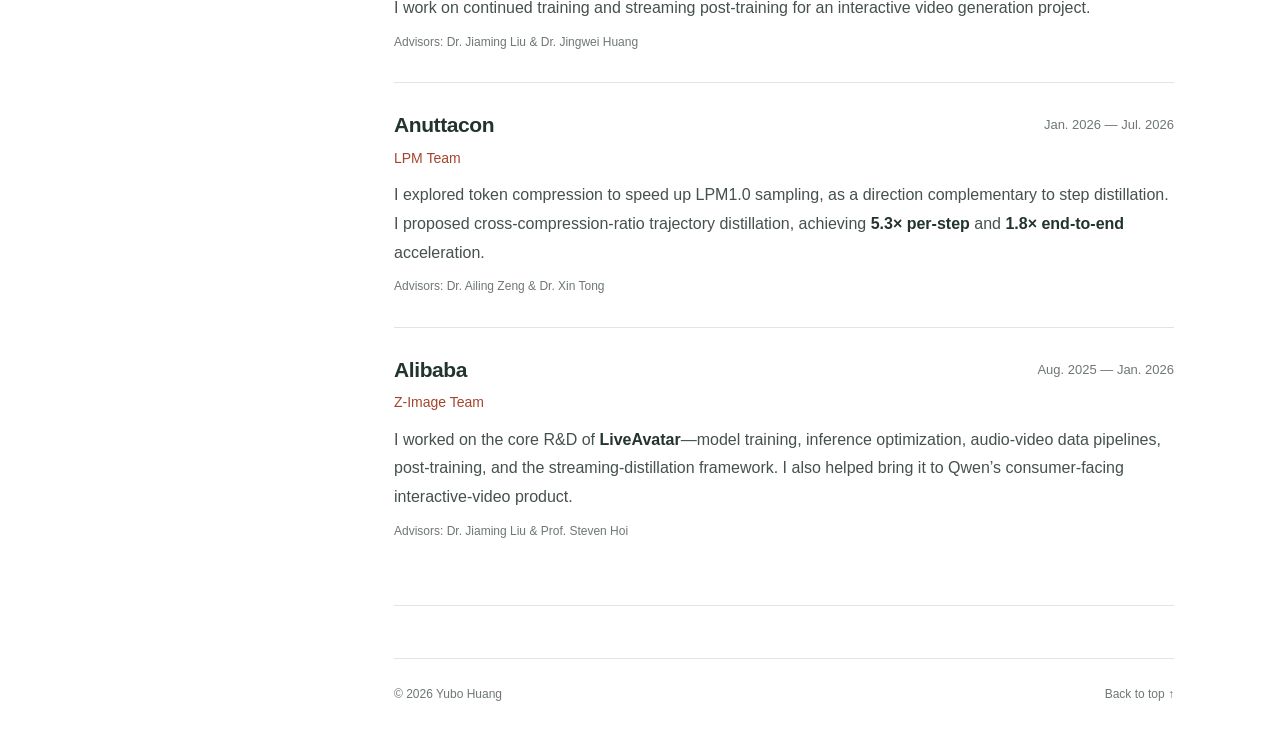
==== commit 87cea52f: "Publish homepage (8801a07)" ====
--- a/index.html
+++ b/index.html
@@ -22,7 +22,6 @@
     <div class="affiliation">Master’s Student<br>University of Science and<br class="desktop-only"> Technology of China</div>
     <nav aria-label="On this page"><a href="#about" aria-current="location">About</a><a href="#projects">Selected projects</a><a href="#publications">Selected publications</a><a href="#experience">Experience</a></nav>
     <div class="sidebar-links"><a href="mailto:snake1124@mail.ustc.edu.cn">Email <span aria-hidden="true">↗</span></a><a href="https://scholar.google.com/citations?user=ztgF87EAAAAJ" target="_blank" rel="noopener noreferrer">Google Scholar <span aria-hidden="true">↗</span></a><a href="https://github.com/Yubo-Shankui" target="_blank" rel="noopener noreferrer">GitHub <span aria-hidden="true">↗</span></a></div>
-    <p class="sidebar-note">Shanghai, China</p>
   </aside>
   <main>
     <section id="about" class="about" aria-labelledby="about-title">
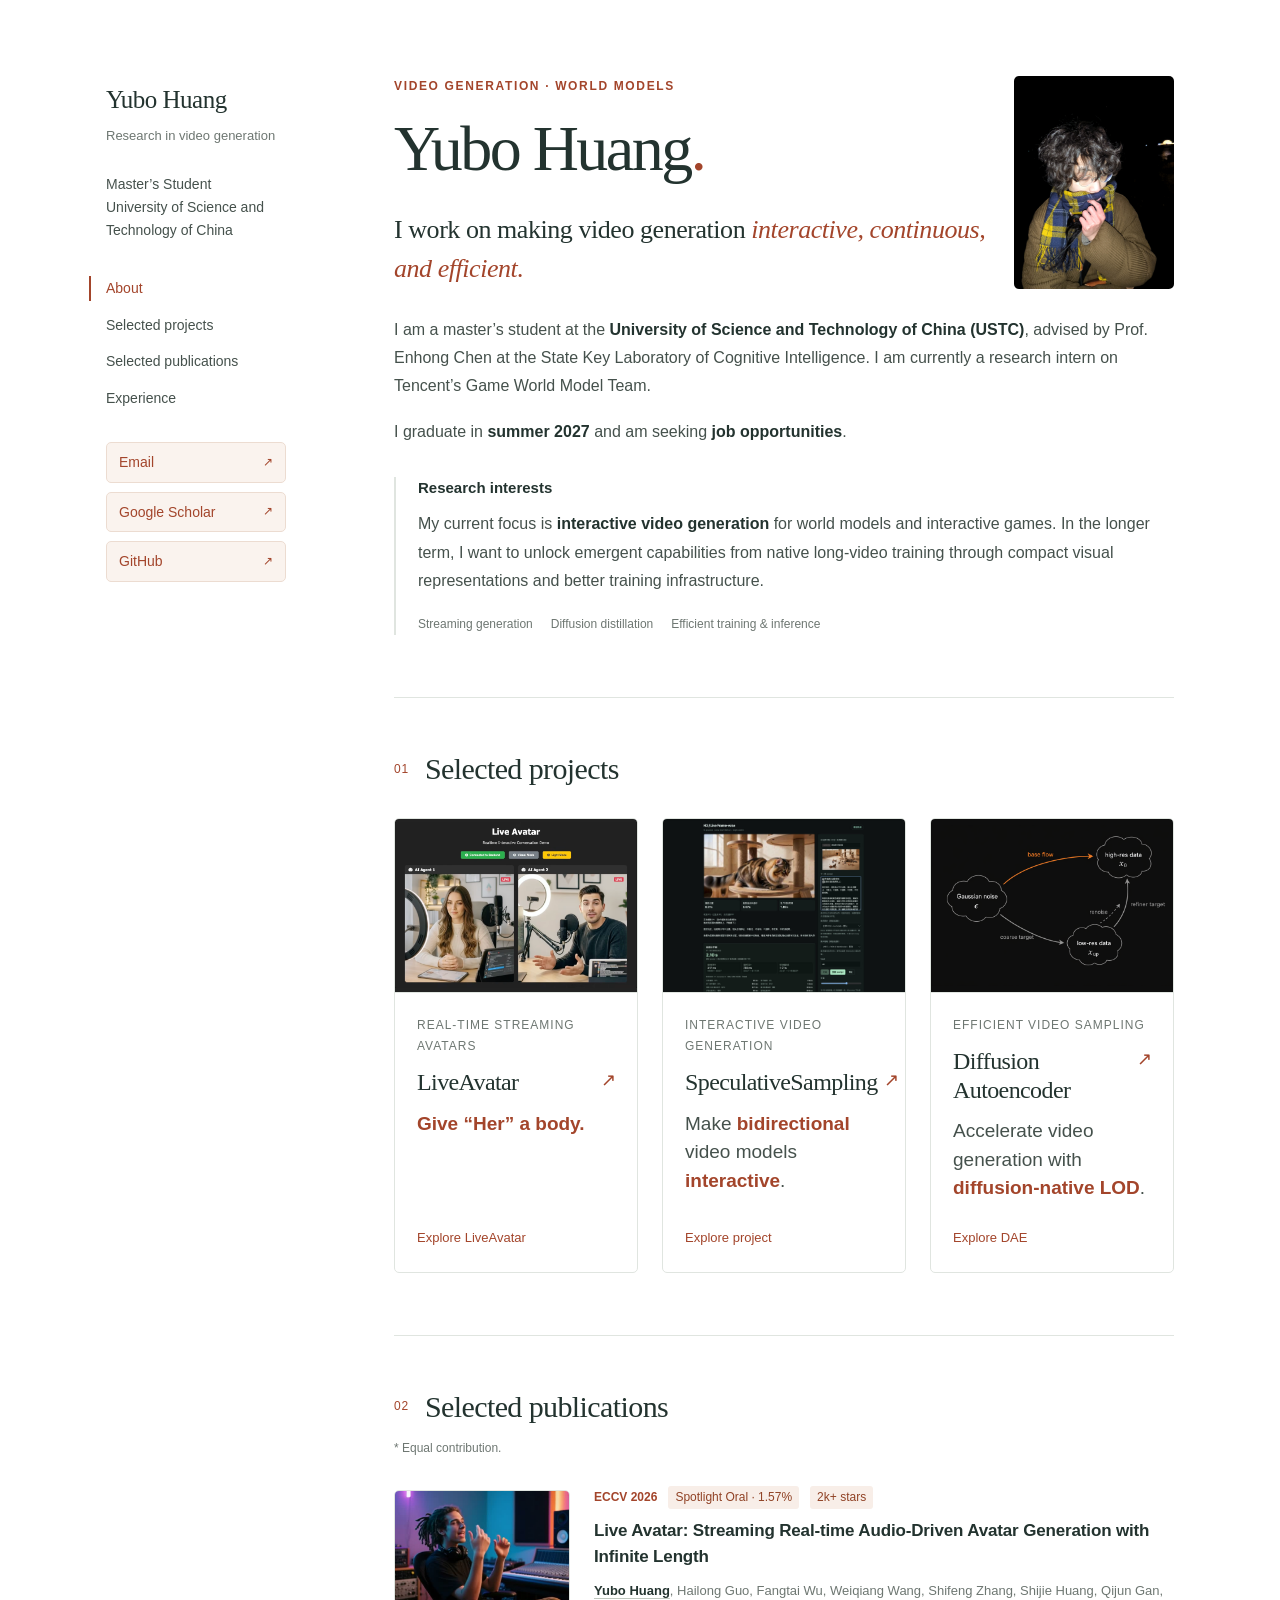
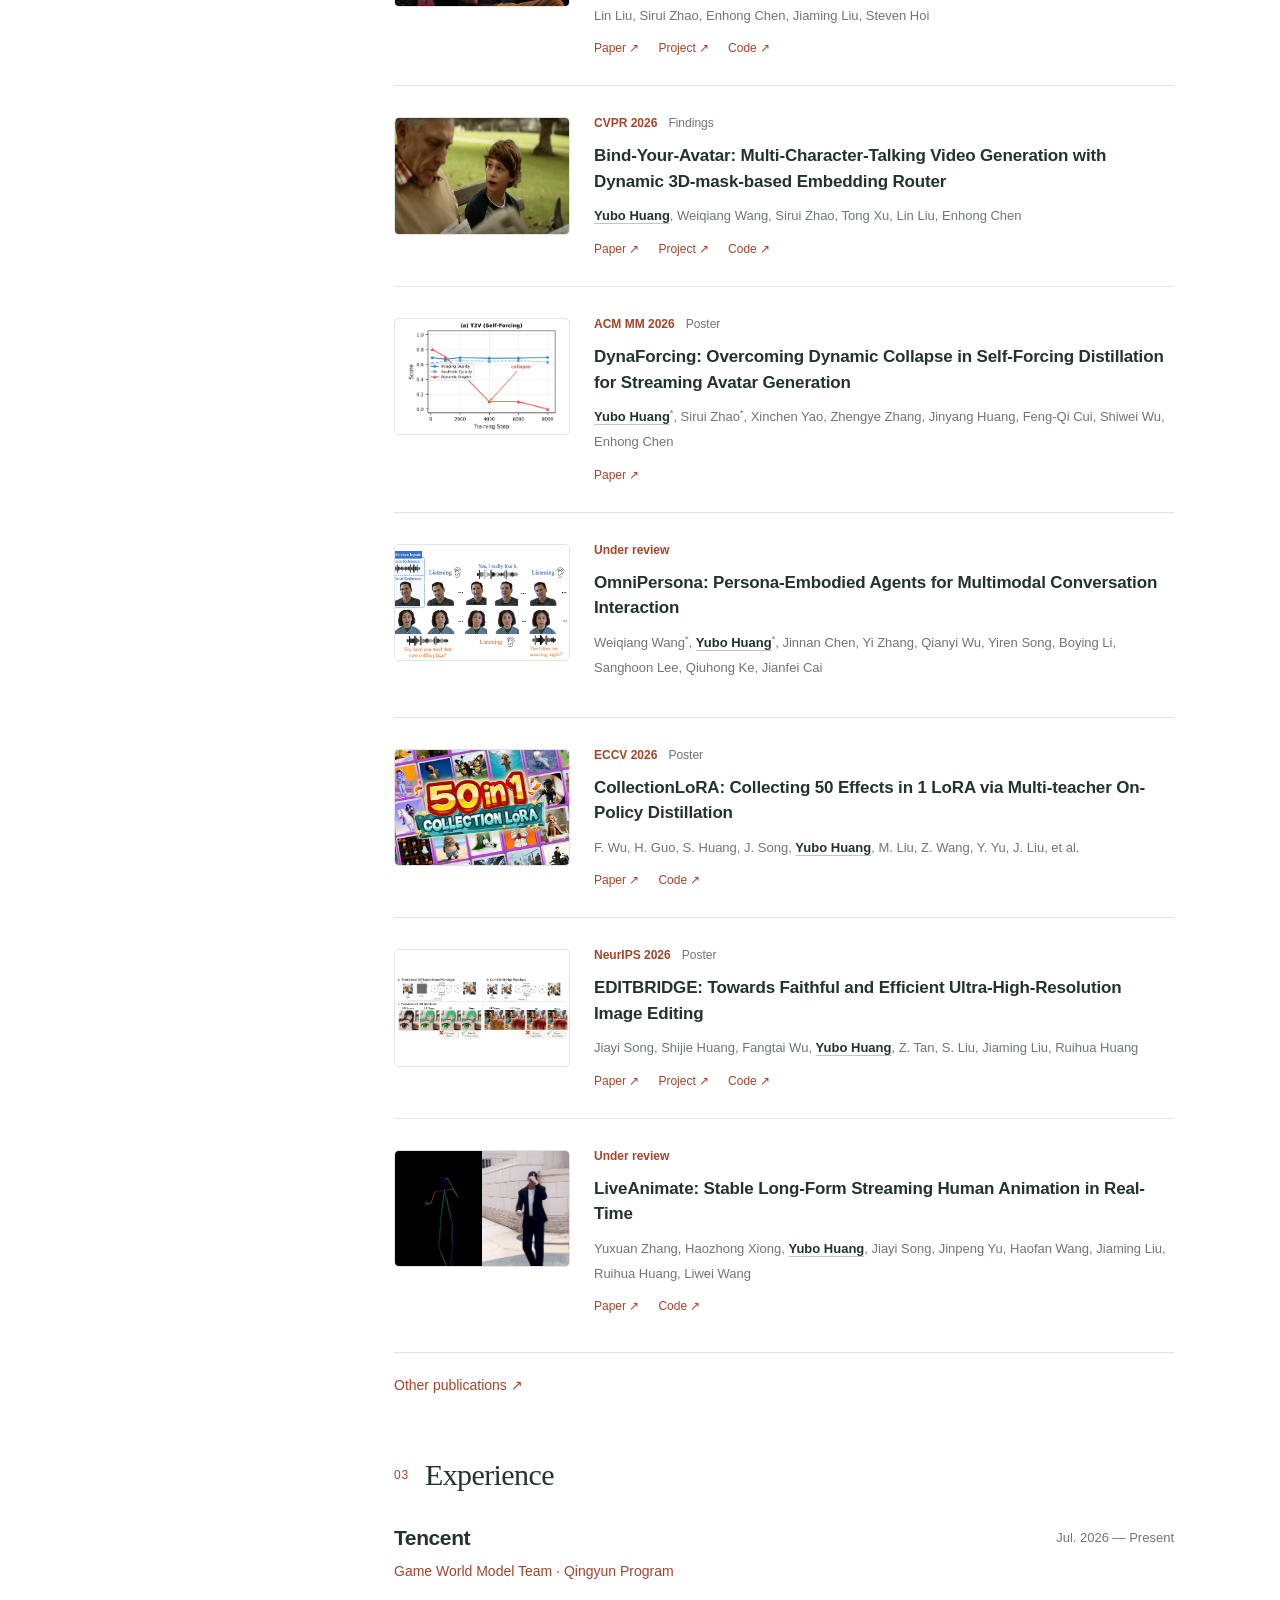
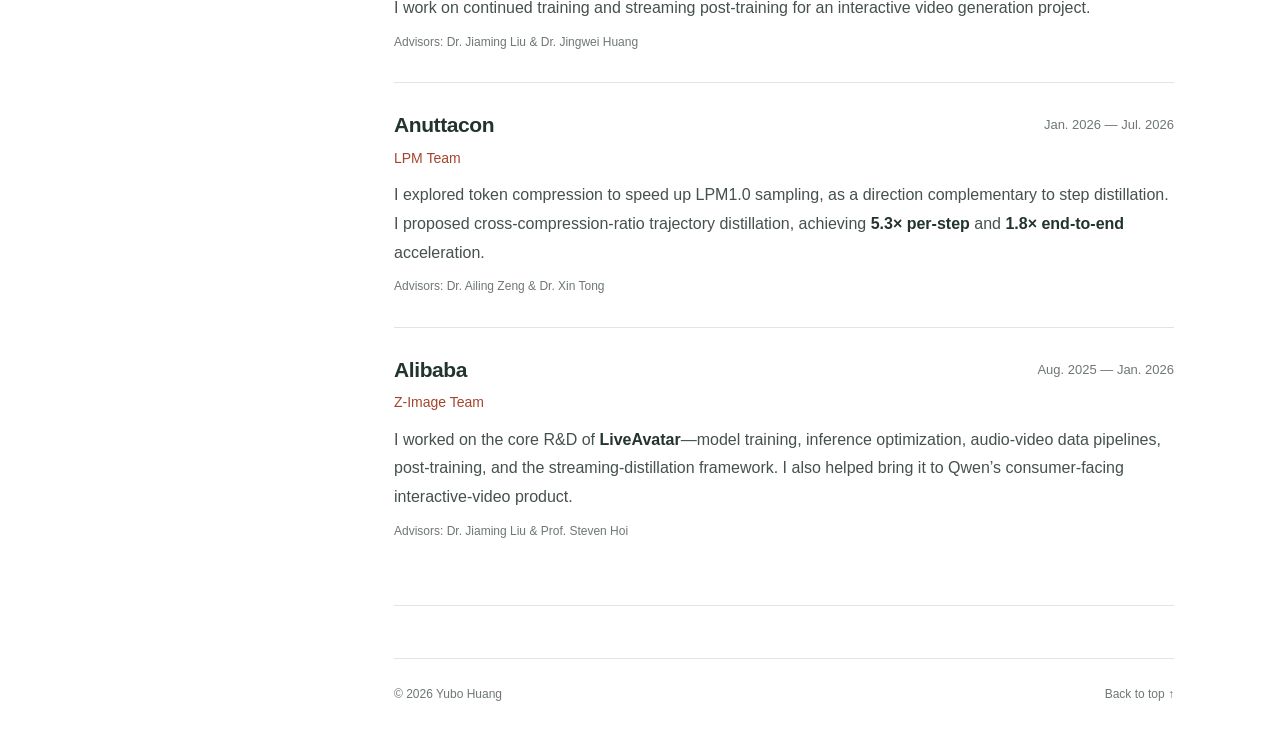
==== commit cb4c8251: "Rename homepage project card to SpeculativeSampling" ====
--- a/index.html
+++ b/index.html
@@ -39,7 +39,7 @@
       <div class="section-heading"><span class="section-number">01</span><h2 id="projects-title">Selected projects</h2></div>
       <div class="projects-grid">
         <a class="project" href="https://liveavatar.github.io/" target="_blank" rel="noopener noreferrer"><div class="project-image liveavatar-cover"><img src="assets/liveavatar-project.png" alt="LiveAvatar real-time interactive conversation demo with two AI agents" width="1710" height="1176" loading="lazy"></div><div class="project-body"><p class="project-category">REAL-TIME STREAMING AVATARS</p><h3>LiveAvatar <span aria-hidden="true">↗</span></h3><p><strong>Give “Her” a body.</strong></p><span class="project-link">Explore LiveAvatar</span></div></a>
-        <a class="project" href="https://yubo-shankui.github.io/commit_one/" target="_blank" rel="noopener noreferrer"><div class="project-image"><img src="assets/commit-one.jpg" alt="Recorded interactive video generation demo from Commit-One" width="1600" height="900" loading="lazy"></div><div class="project-body"><p class="project-category">INTERACTIVE VIDEO GENERATION</p><h3>Commit-One <span aria-hidden="true">↗</span></h3><p>Make <strong>bidirectional</strong> video models <strong>interactive</strong>.</p><span class="project-link">Explore project</span></div></a>
+        <a class="project" href="https://yubo-shankui.github.io/commit_one/" target="_blank" rel="noopener noreferrer"><div class="project-image"><img src="assets/commit-one.jpg" alt="Recorded interactive video generation demo from SpeculativeSampling" width="1600" height="900" loading="lazy"></div><div class="project-body"><p class="project-category">INTERACTIVE VIDEO GENERATION</p><h3>SpeculativeSampling <span aria-hidden="true">↗</span></h3><p>Make <strong>bidirectional</strong> video models <strong>interactive</strong>.</p><span class="project-link">Explore project</span></div></a>
         <a class="project" href="https://yubo-shankui.github.io/dae/" target="_blank" rel="noopener noreferrer"><div class="project-image dae-cover"><img src="assets/dae-cover.png" alt="Base flow from Gaussian noise to high-resolution data compared with a coarse-to-fine refinement route" width="1536" height="1024" loading="lazy"></div><div class="project-body"><p class="project-category">EFFICIENT VIDEO SAMPLING</p><h3>Diffusion Autoencoder <span aria-hidden="true">↗</span></h3><p>Accelerate video generation with <strong>diffusion-native LOD</strong>.</p><span class="project-link">Explore DAE</span></div></a>
       </div>
     </section>
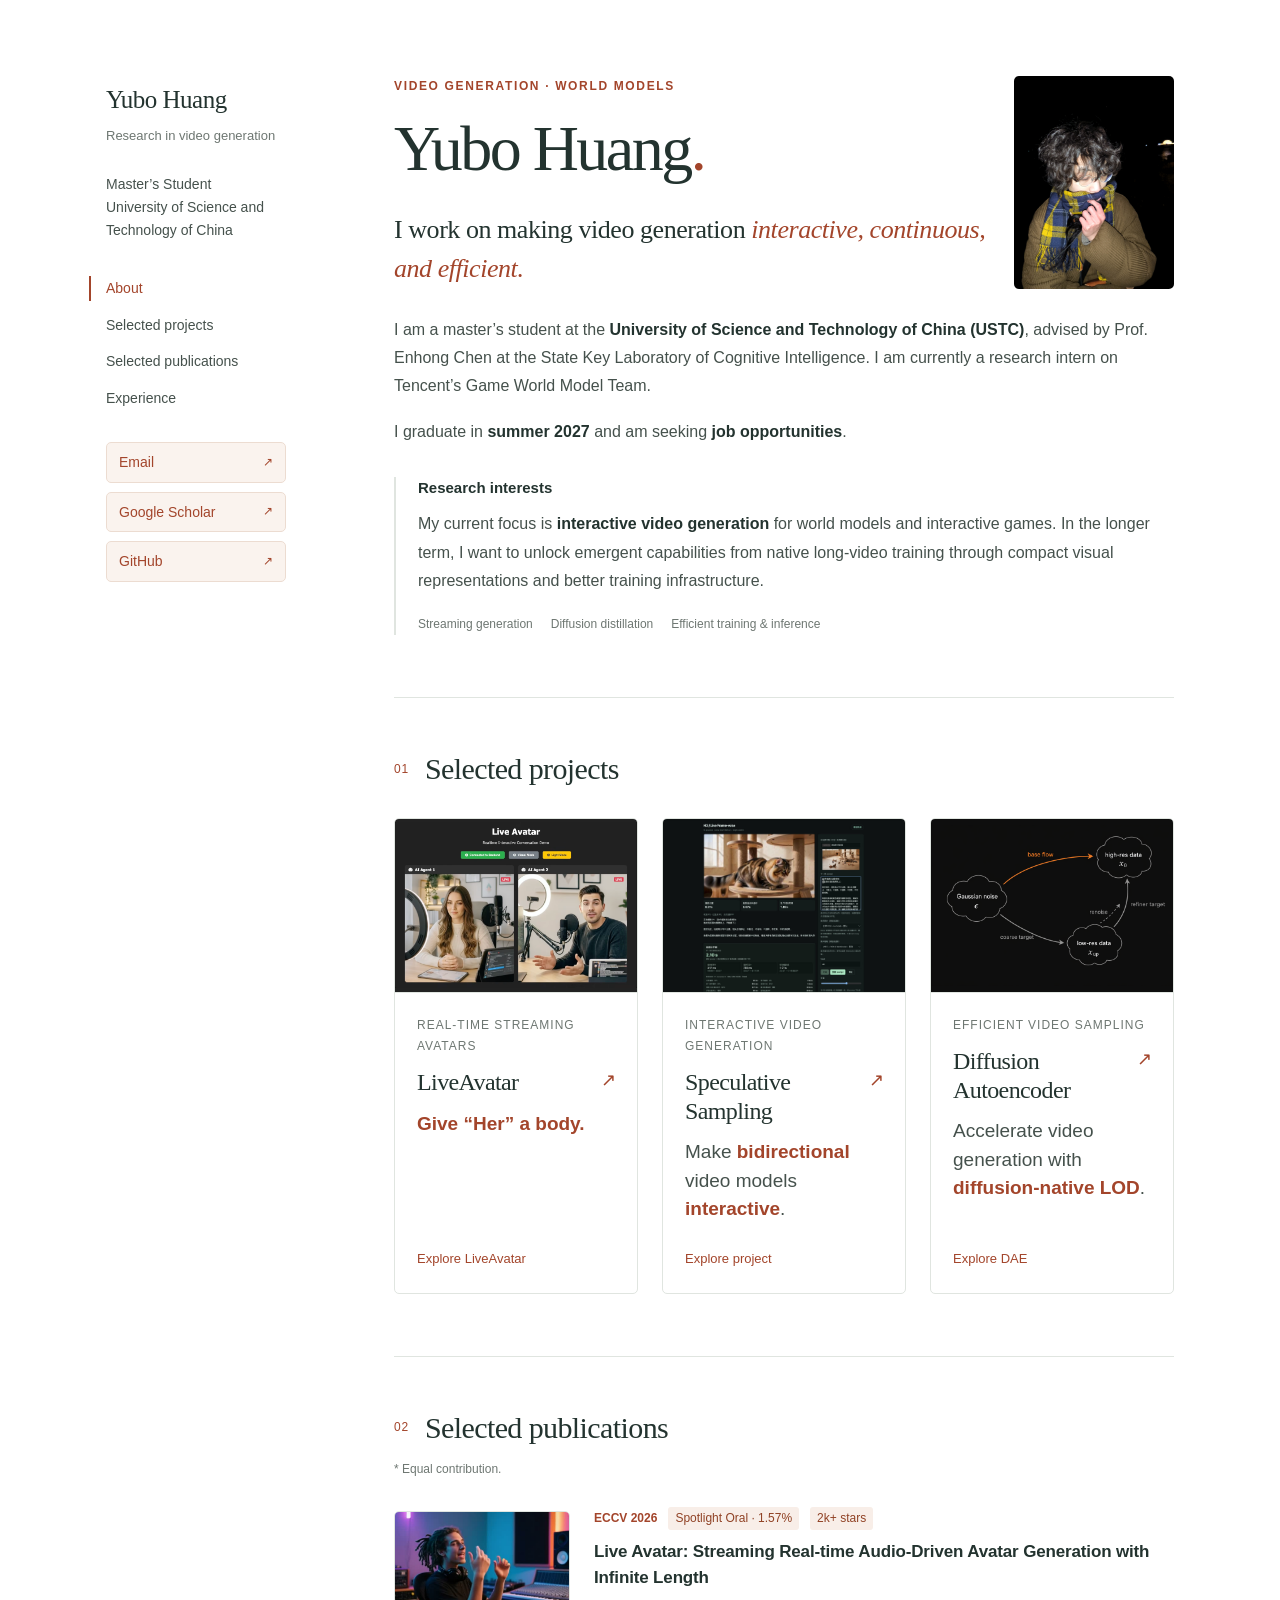
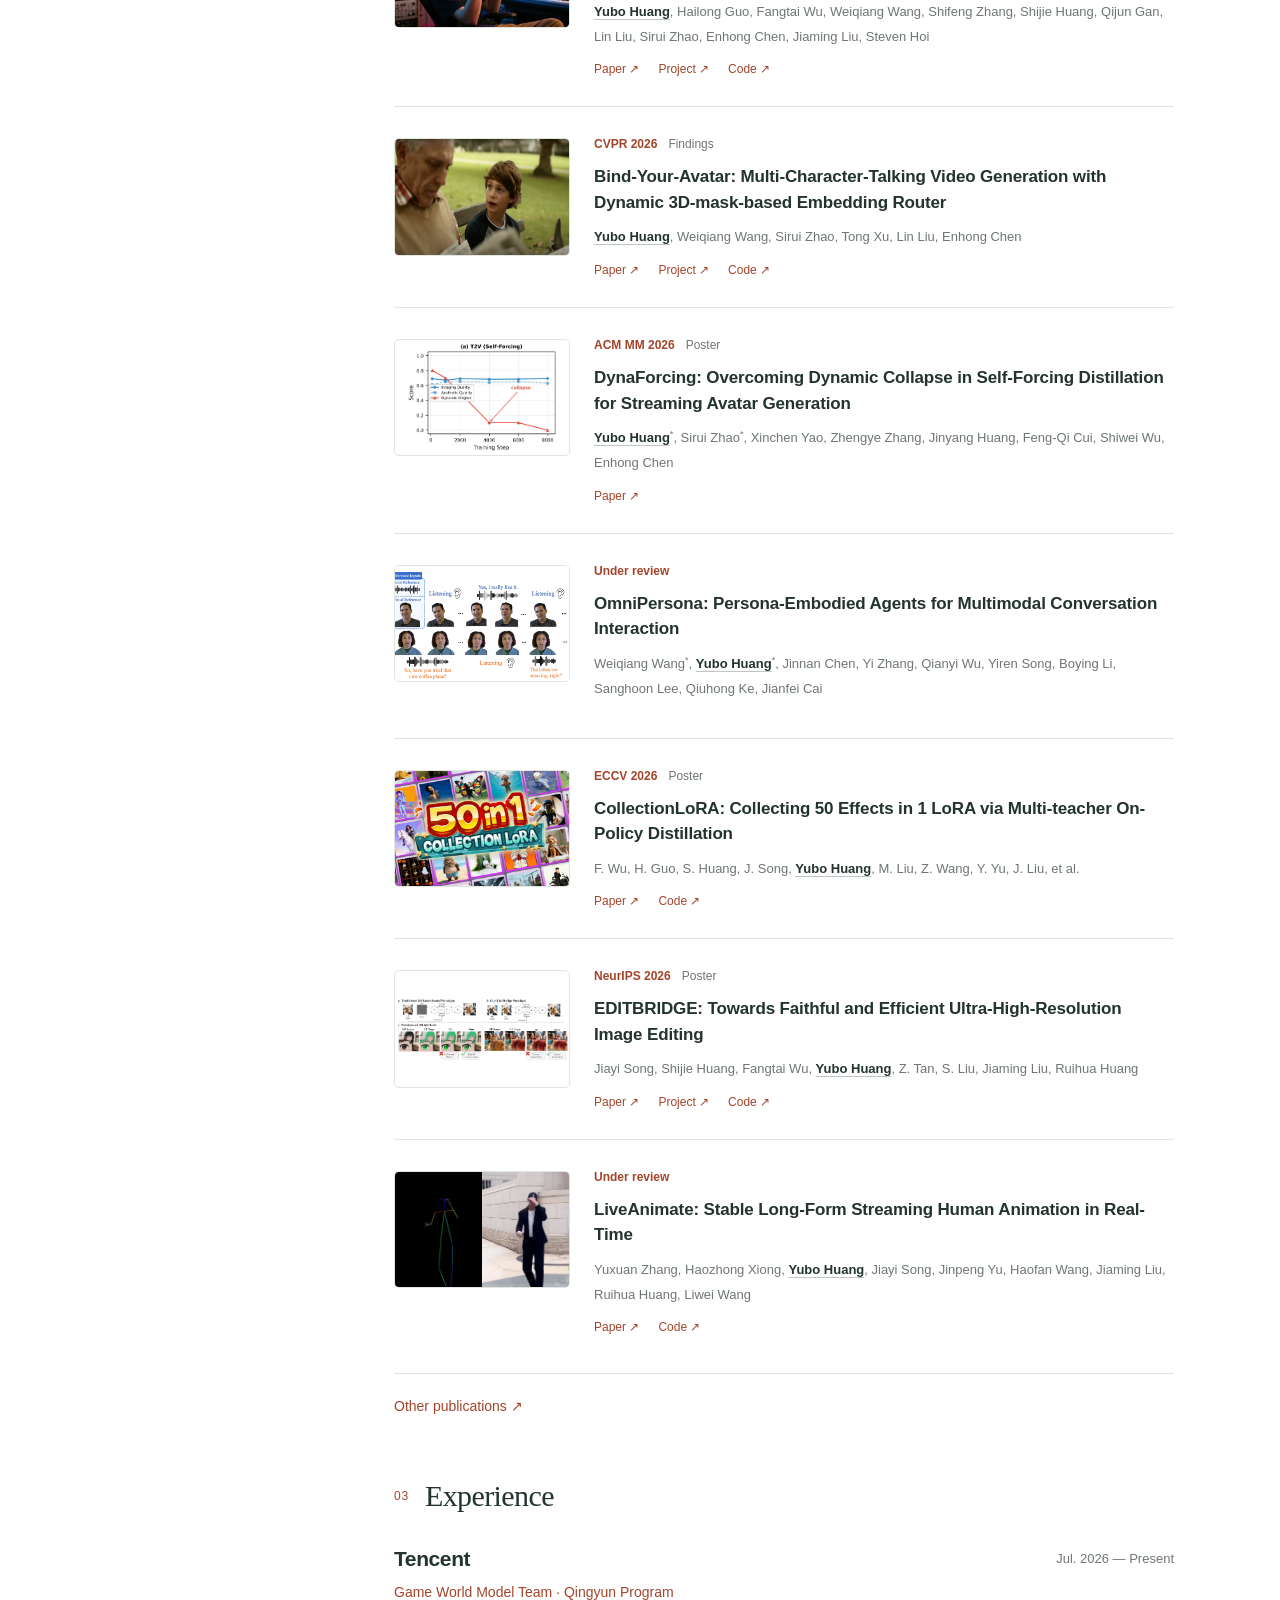
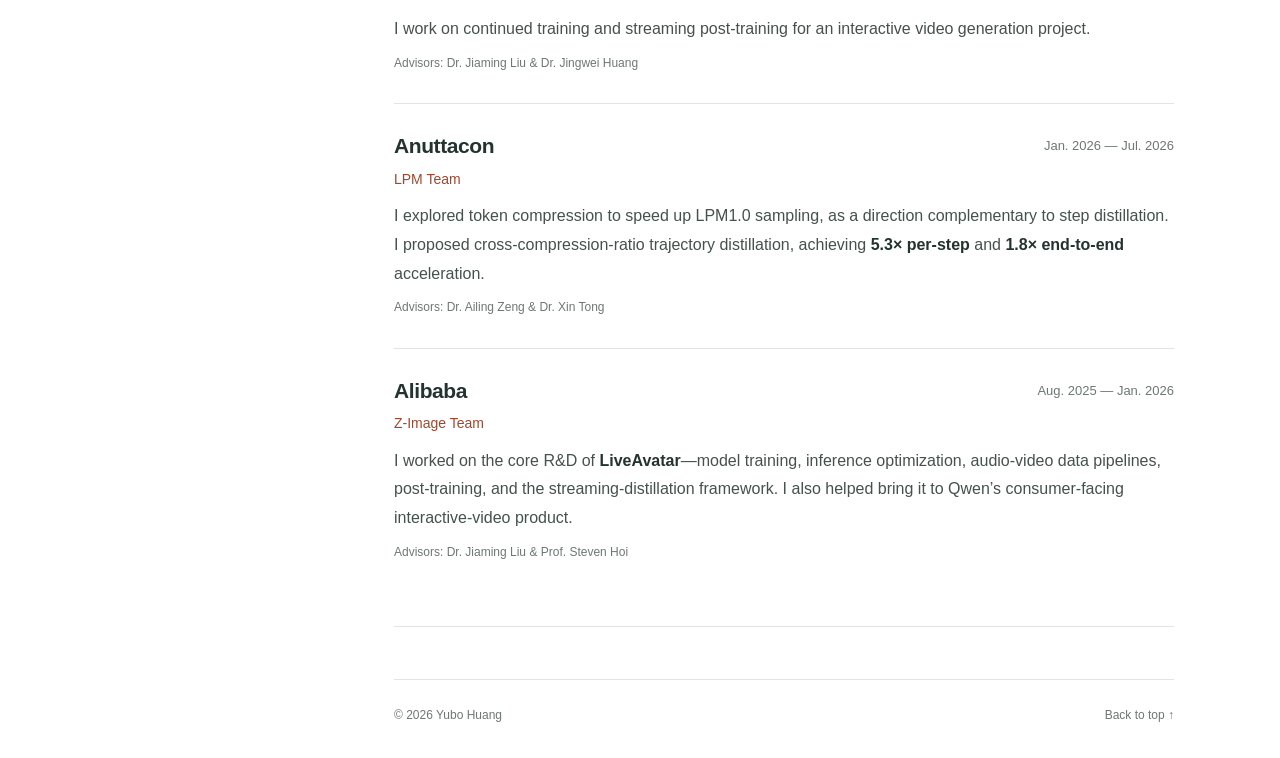
==== commit 8bdd20e0: "Break Speculative Sampling project title into two lines" ====
--- a/index.html
+++ b/index.html
@@ -39,7 +39,7 @@
       <div class="section-heading"><span class="section-number">01</span><h2 id="projects-title">Selected projects</h2></div>
       <div class="projects-grid">
         <a class="project" href="https://liveavatar.github.io/" target="_blank" rel="noopener noreferrer"><div class="project-image liveavatar-cover"><img src="assets/liveavatar-project.png" alt="LiveAvatar real-time interactive conversation demo with two AI agents" width="1710" height="1176" loading="lazy"></div><div class="project-body"><p class="project-category">REAL-TIME STREAMING AVATARS</p><h3>LiveAvatar <span aria-hidden="true">↗</span></h3><p><strong>Give “Her” a body.</strong></p><span class="project-link">Explore LiveAvatar</span></div></a>
-        <a class="project" href="https://yubo-shankui.github.io/commit_one/" target="_blank" rel="noopener noreferrer"><div class="project-image"><img src="assets/commit-one.jpg" alt="Recorded interactive video generation demo from SpeculativeSampling" width="1600" height="900" loading="lazy"></div><div class="project-body"><p class="project-category">INTERACTIVE VIDEO GENERATION</p><h3>SpeculativeSampling <span aria-hidden="true">↗</span></h3><p>Make <strong>bidirectional</strong> video models <strong>interactive</strong>.</p><span class="project-link">Explore project</span></div></a>
+        <a class="project" href="https://yubo-shankui.github.io/commit_one/" target="_blank" rel="noopener noreferrer"><div class="project-image"><img src="assets/commit-one.jpg" alt="Recorded interactive video generation demo from SpeculativeSampling" width="1600" height="900" loading="lazy"></div><div class="project-body"><p class="project-category">INTERACTIVE VIDEO GENERATION</p><h3><span style="font:inherit;color:inherit">Speculative<br>Sampling</span> <span aria-hidden="true">↗</span></h3><p>Make <strong>bidirectional</strong> video models <strong>interactive</strong>.</p><span class="project-link">Explore project</span></div></a>
         <a class="project" href="https://yubo-shankui.github.io/dae/" target="_blank" rel="noopener noreferrer"><div class="project-image dae-cover"><img src="assets/dae-cover.png" alt="Base flow from Gaussian noise to high-resolution data compared with a coarse-to-fine refinement route" width="1536" height="1024" loading="lazy"></div><div class="project-body"><p class="project-category">EFFICIENT VIDEO SAMPLING</p><h3>Diffusion Autoencoder <span aria-hidden="true">↗</span></h3><p>Accelerate video generation with <strong>diffusion-native LOD</strong>.</p><span class="project-link">Explore DAE</span></div></a>
       </div>
     </section>
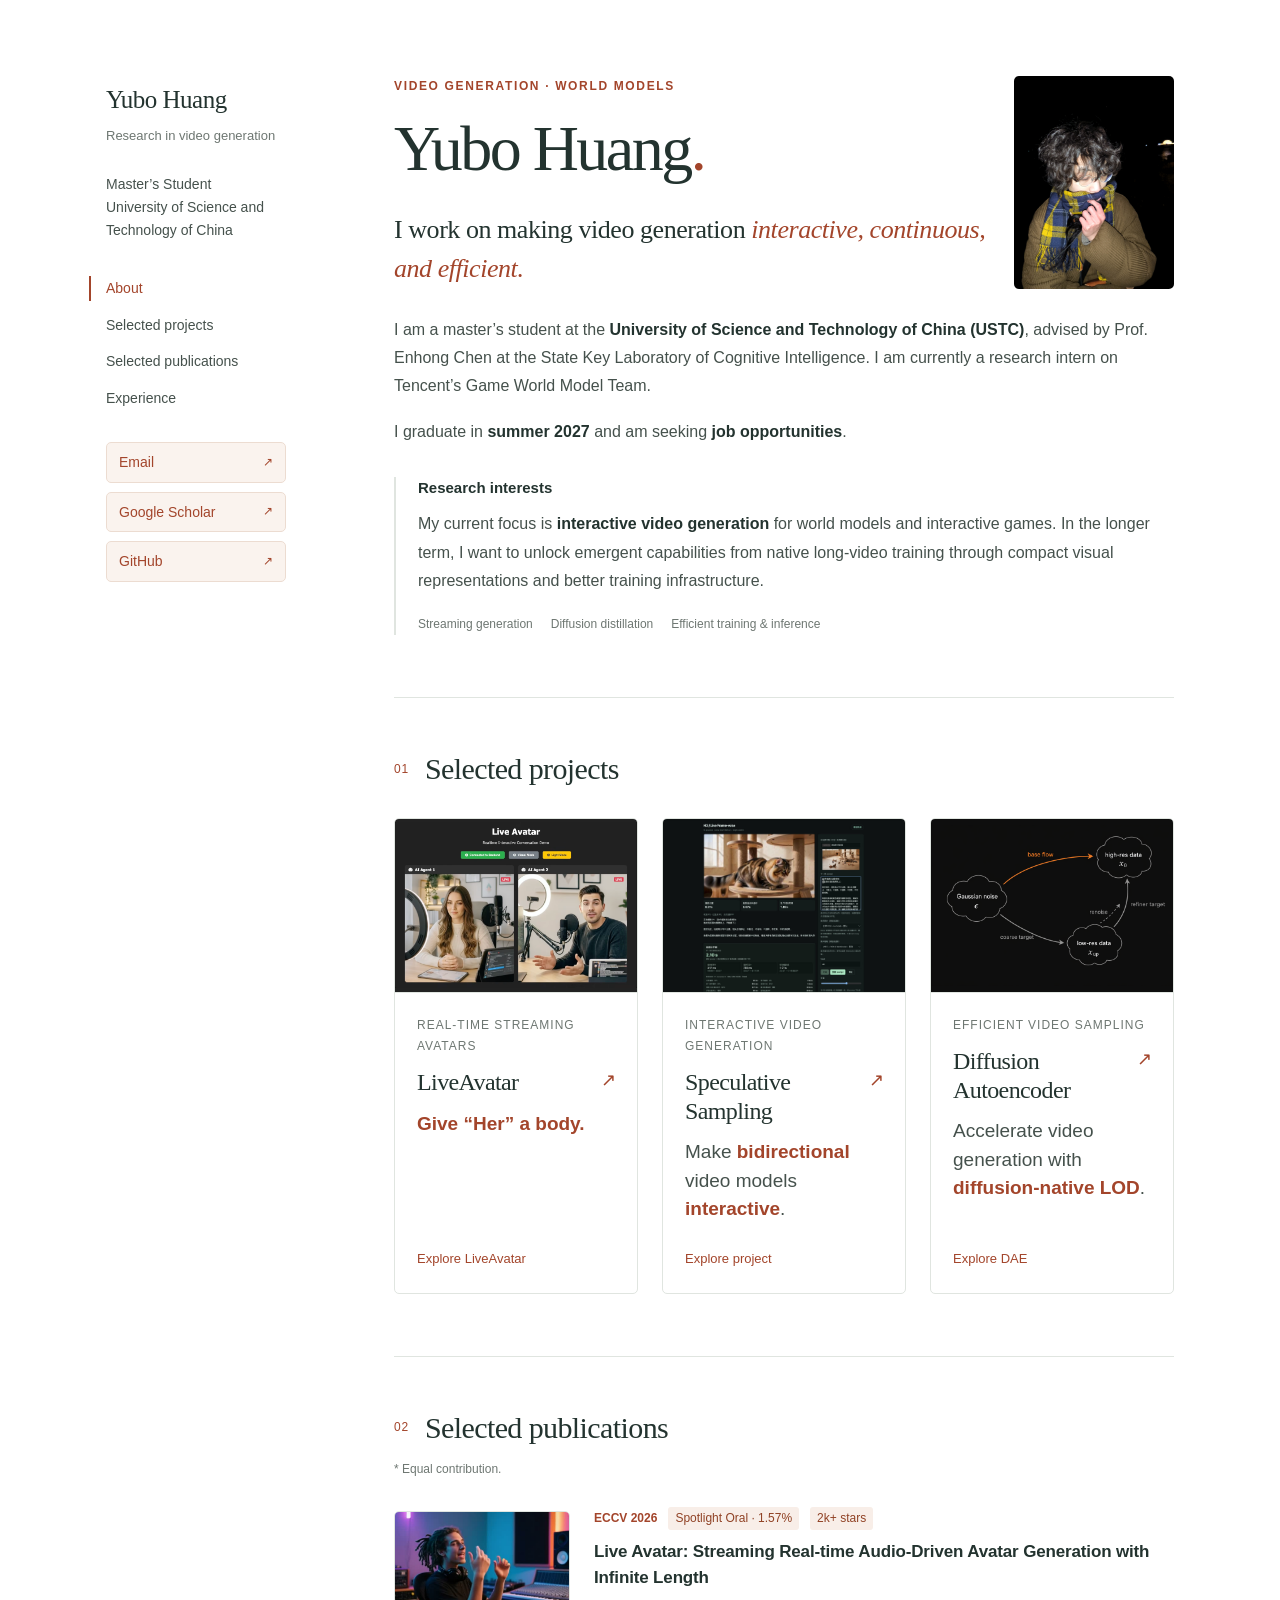
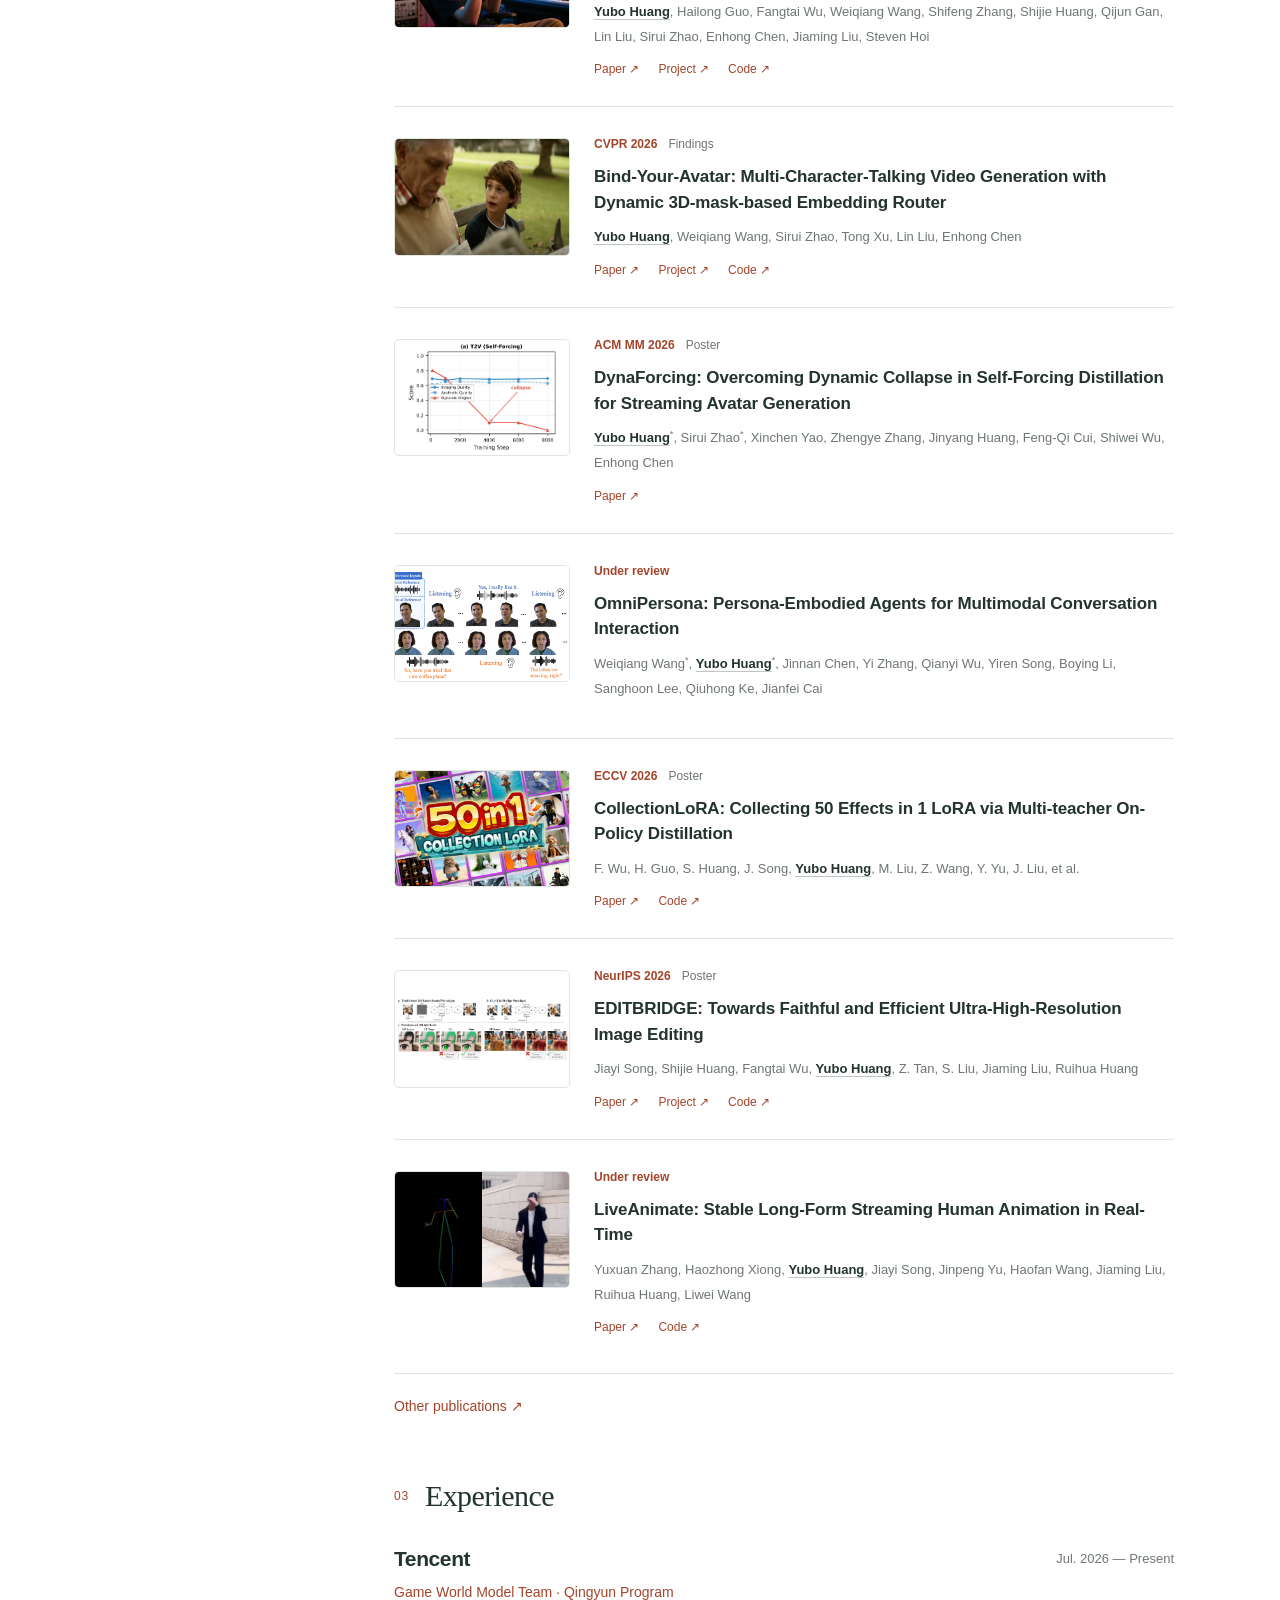
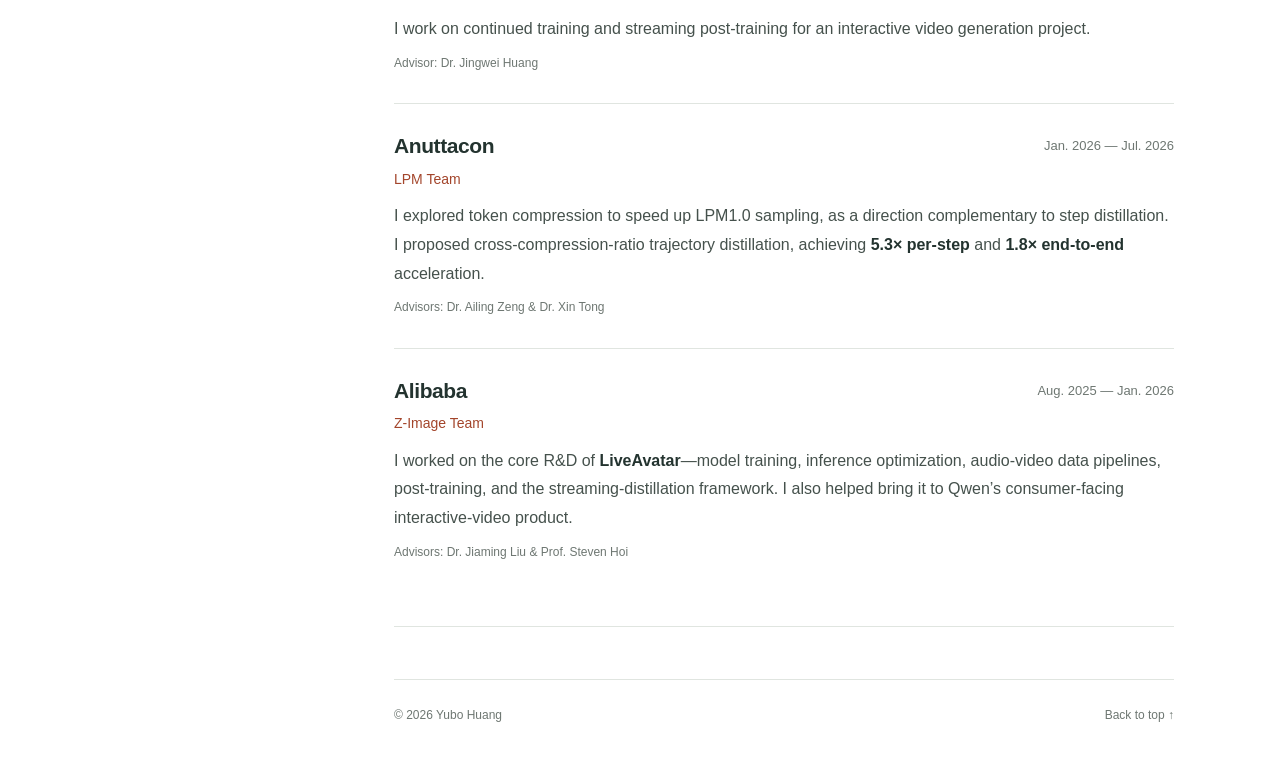
==== commit a5d58f05: "Keep only Jingwei Huang as Tencent internship advisor" ====
--- a/index.html
+++ b/index.html
@@ -79,7 +79,7 @@
     <section id="experience" aria-labelledby="experience-title">
       <div class="section-heading"><span class="section-number">03</span><h2 id="experience-title">Experience</h2></div>
       <div class="experience-list">
-        <article class="experience"><div class="experience-heading"><h3>Tencent</h3><span class="dates">Jul. 2026 — Present</span></div><p class="role">Game World Model Team · Qingyun Program</p><p>I work on continued training and streaming post-training for an interactive video generation project.</p><p class="advisors">Advisors: Dr. Jiaming Liu &amp; Dr. Jingwei Huang</p></article>
+        <article class="experience"><div class="experience-heading"><h3>Tencent</h3><span class="dates">Jul. 2026 — Present</span></div><p class="role">Game World Model Team · Qingyun Program</p><p>I work on continued training and streaming post-training for an interactive video generation project.</p><p class="advisors">Advisor: Dr. Jingwei Huang</p></article>
         <article class="experience"><div class="experience-heading"><h3>Anuttacon</h3><span class="dates">Jan. 2026 — Jul. 2026</span></div><p class="role">LPM Team</p><p>I explored token compression to speed up LPM1.0 sampling, as a direction complementary to step distillation. I proposed cross-compression-ratio trajectory distillation, achieving <strong>5.3× per-step</strong> and <strong>1.8× end-to-end</strong> acceleration.</p><p class="advisors">Advisors: Dr. Ailing Zeng &amp; Dr. Xin Tong</p></article>
         <article class="experience"><div class="experience-heading"><h3>Alibaba</h3><span class="dates">Aug. 2025 — Jan. 2026</span></div><p class="role">Z-Image Team</p><p>I worked on the core R&amp;D of <strong>LiveAvatar</strong>—model training, inference optimization, audio-video data pipelines, post-training, and the streaming-distillation framework. I also helped bring it to Qwen’s consumer-facing interactive-video product.</p><p class="advisors">Advisors: Dr. Jiaming Liu &amp; Prof. Steven Hoi</p></article>
       </div>
